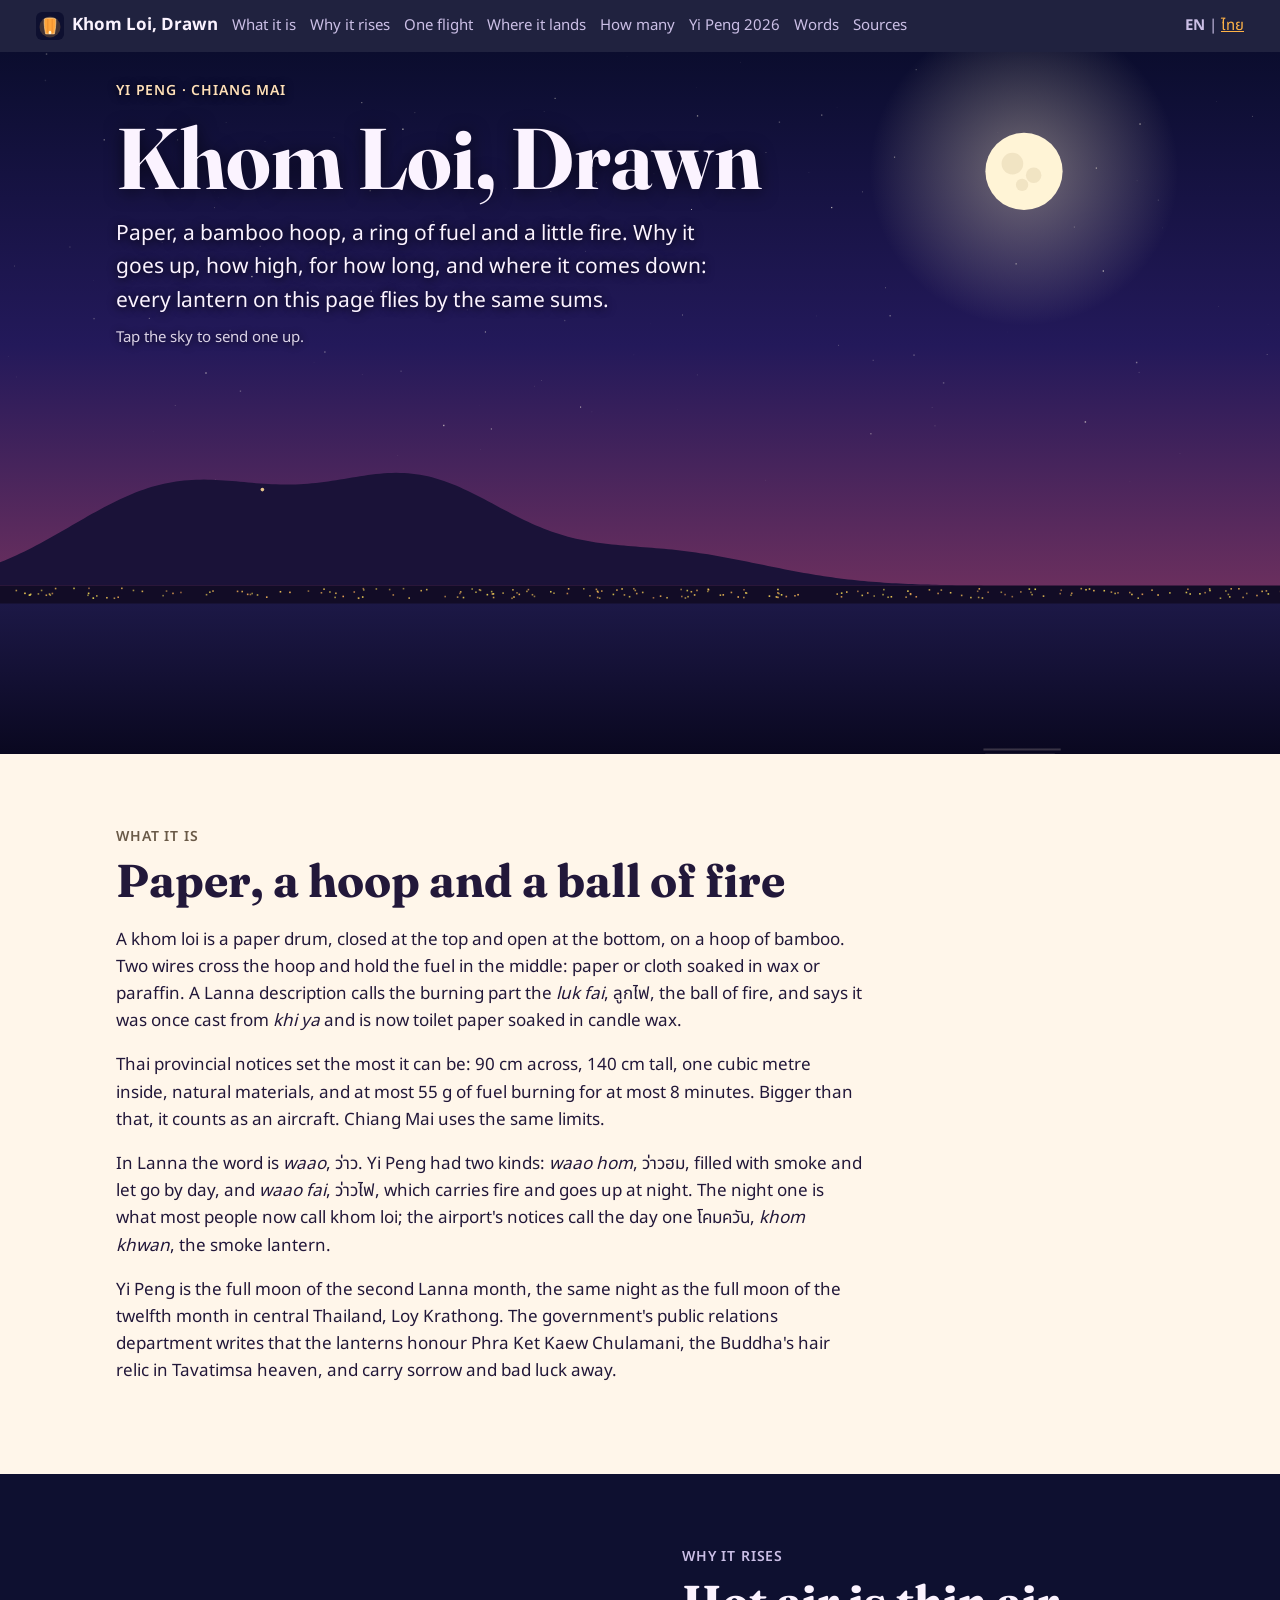
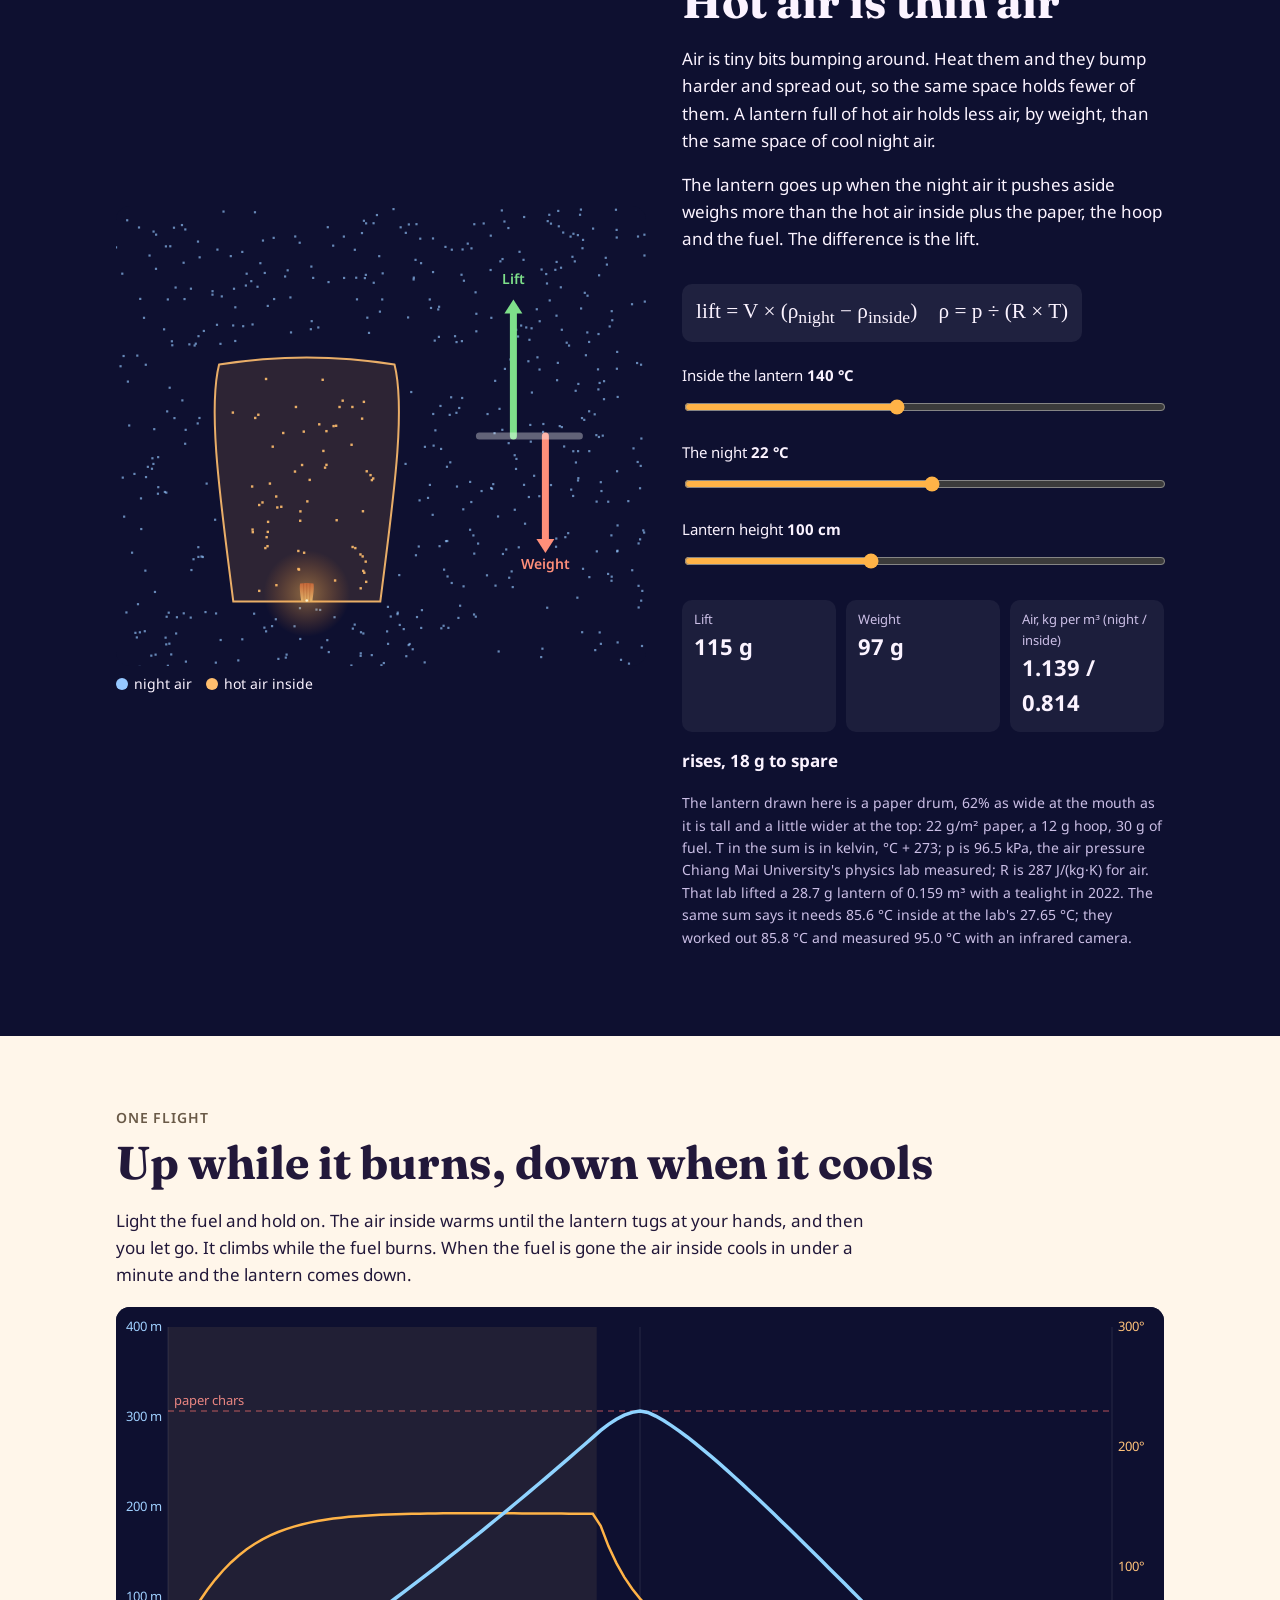
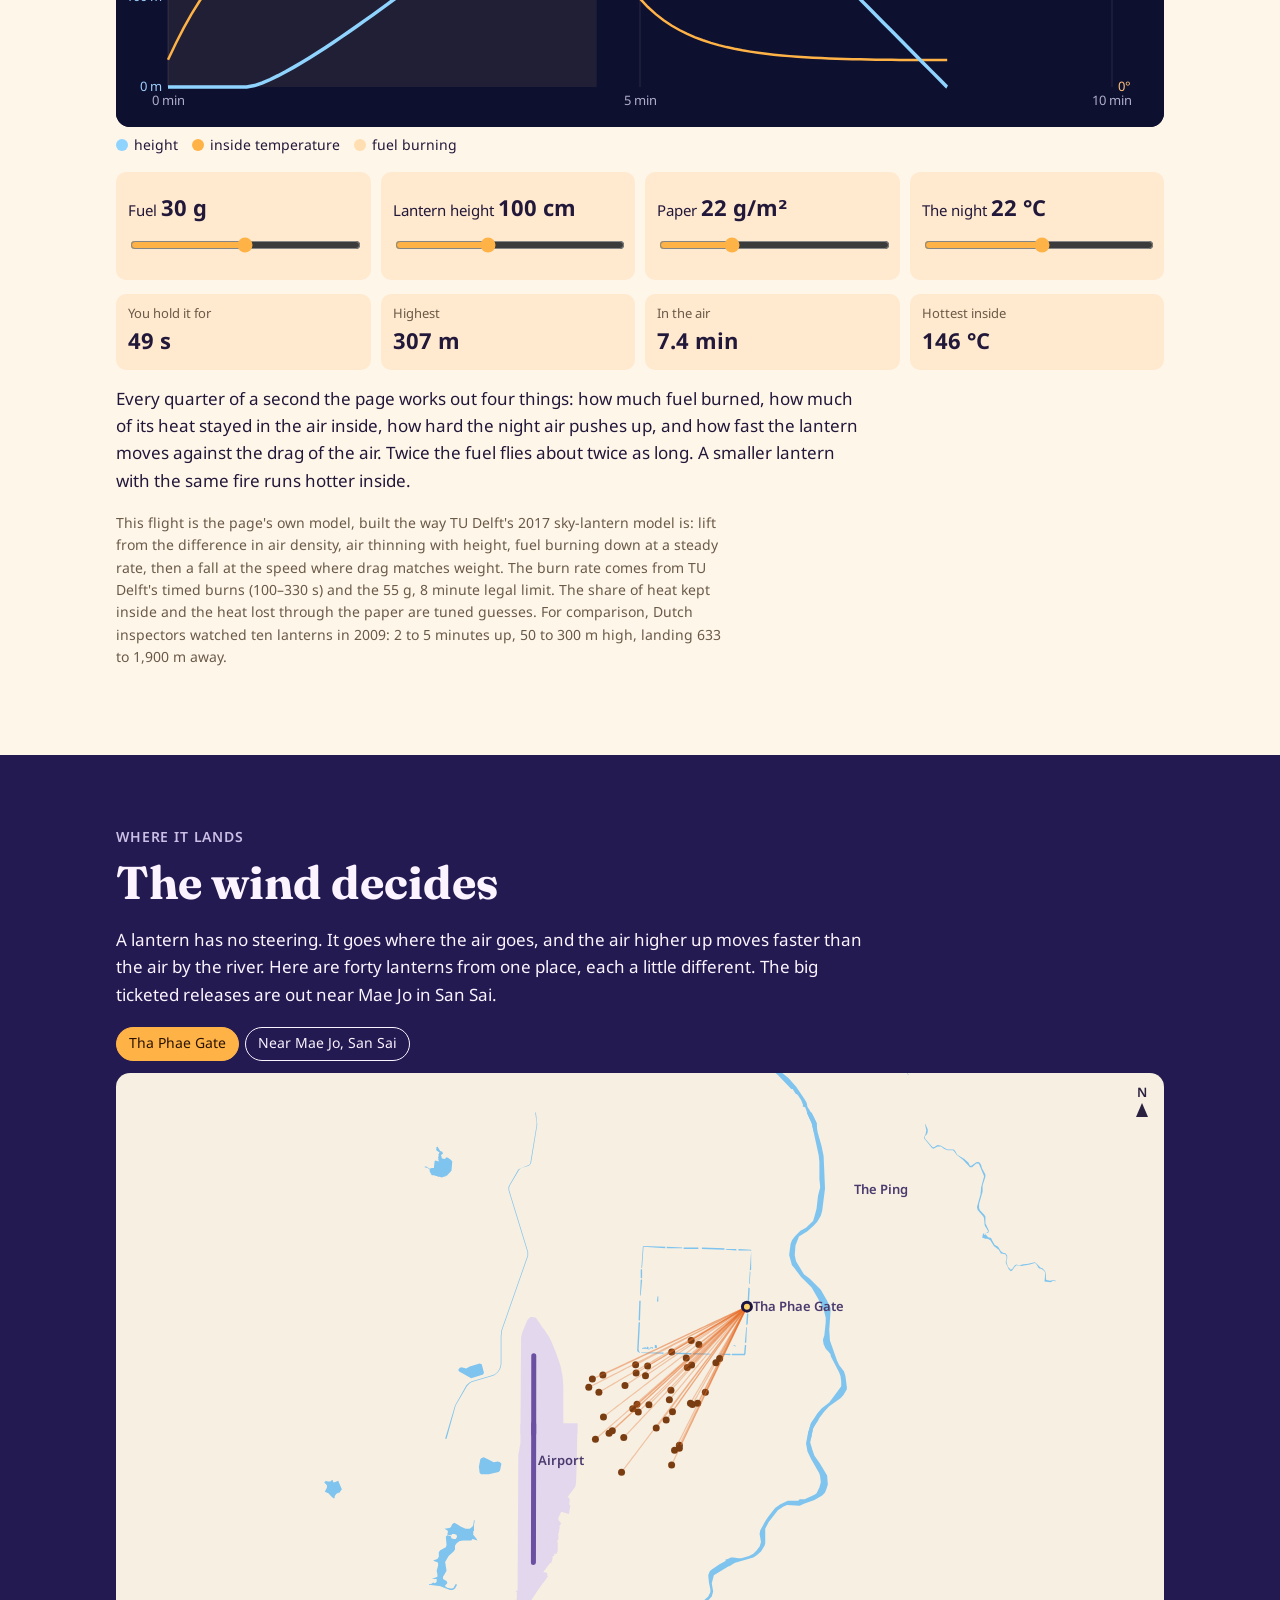
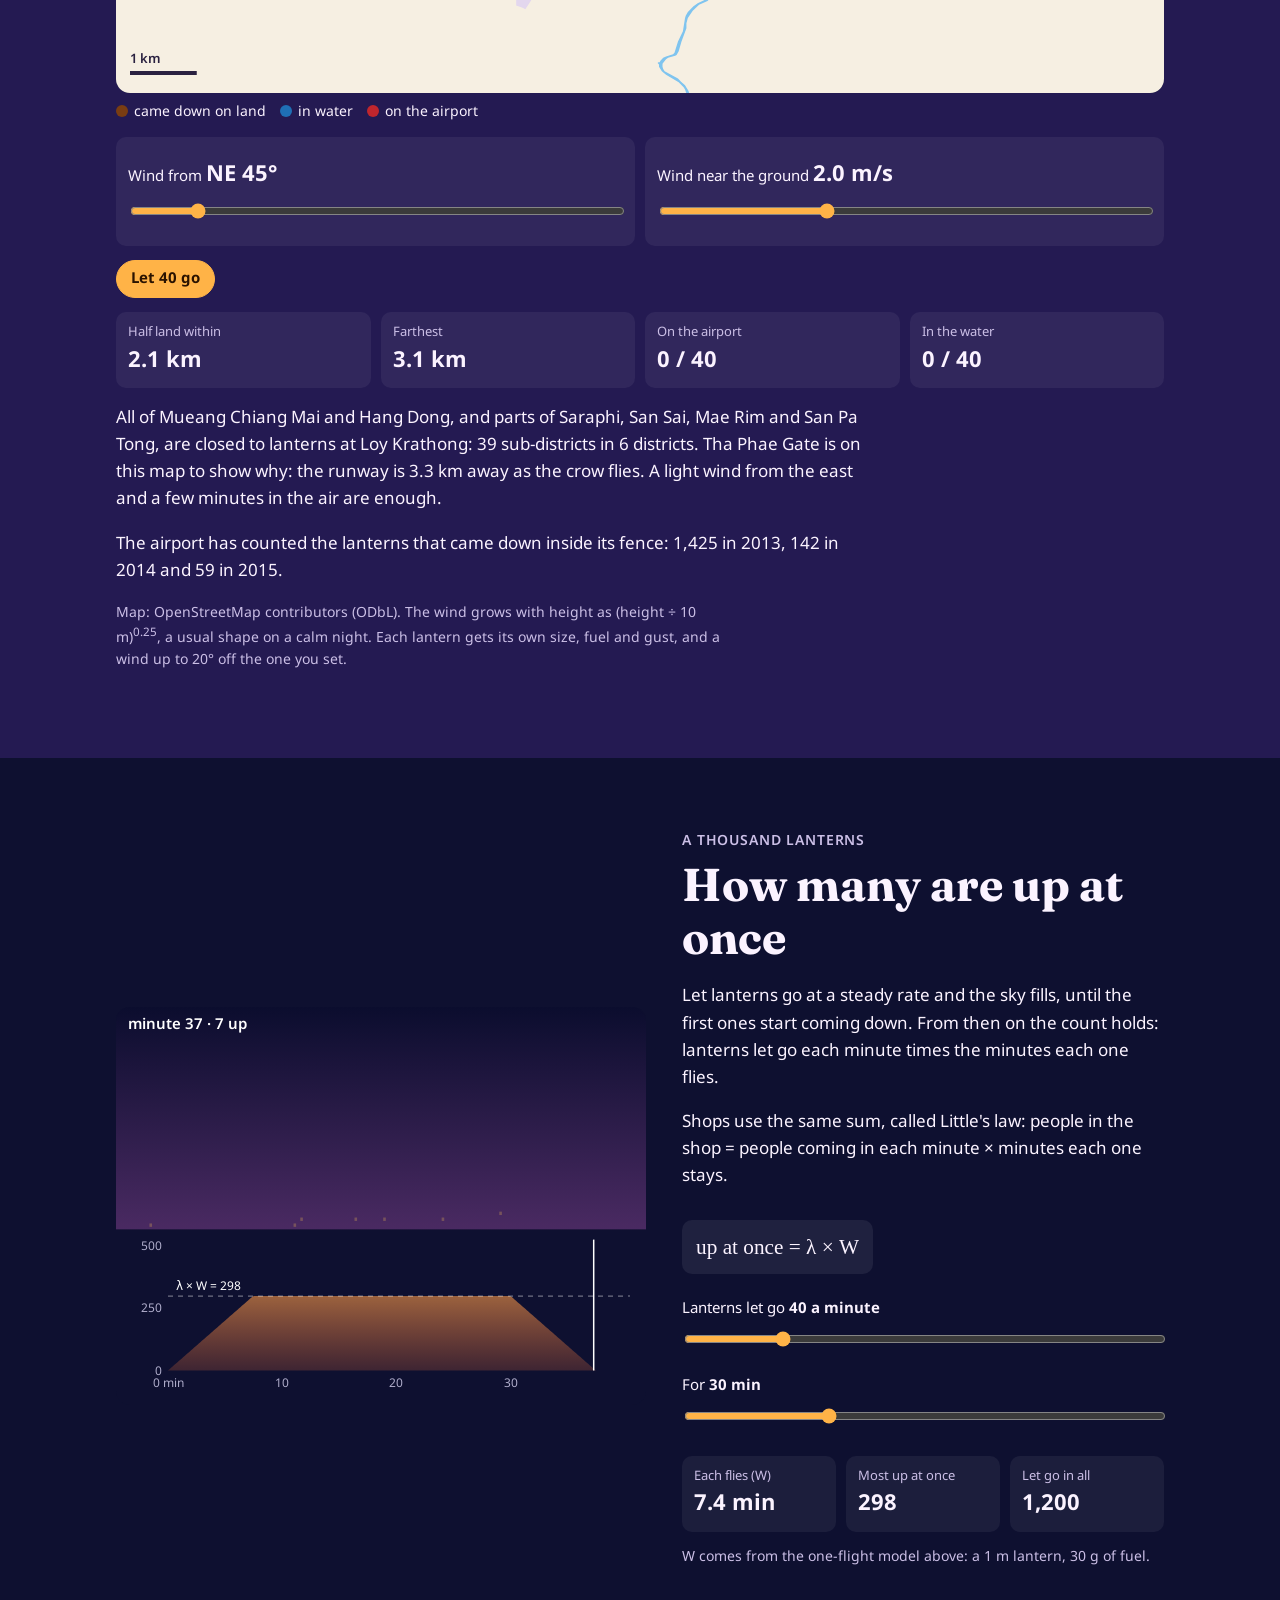
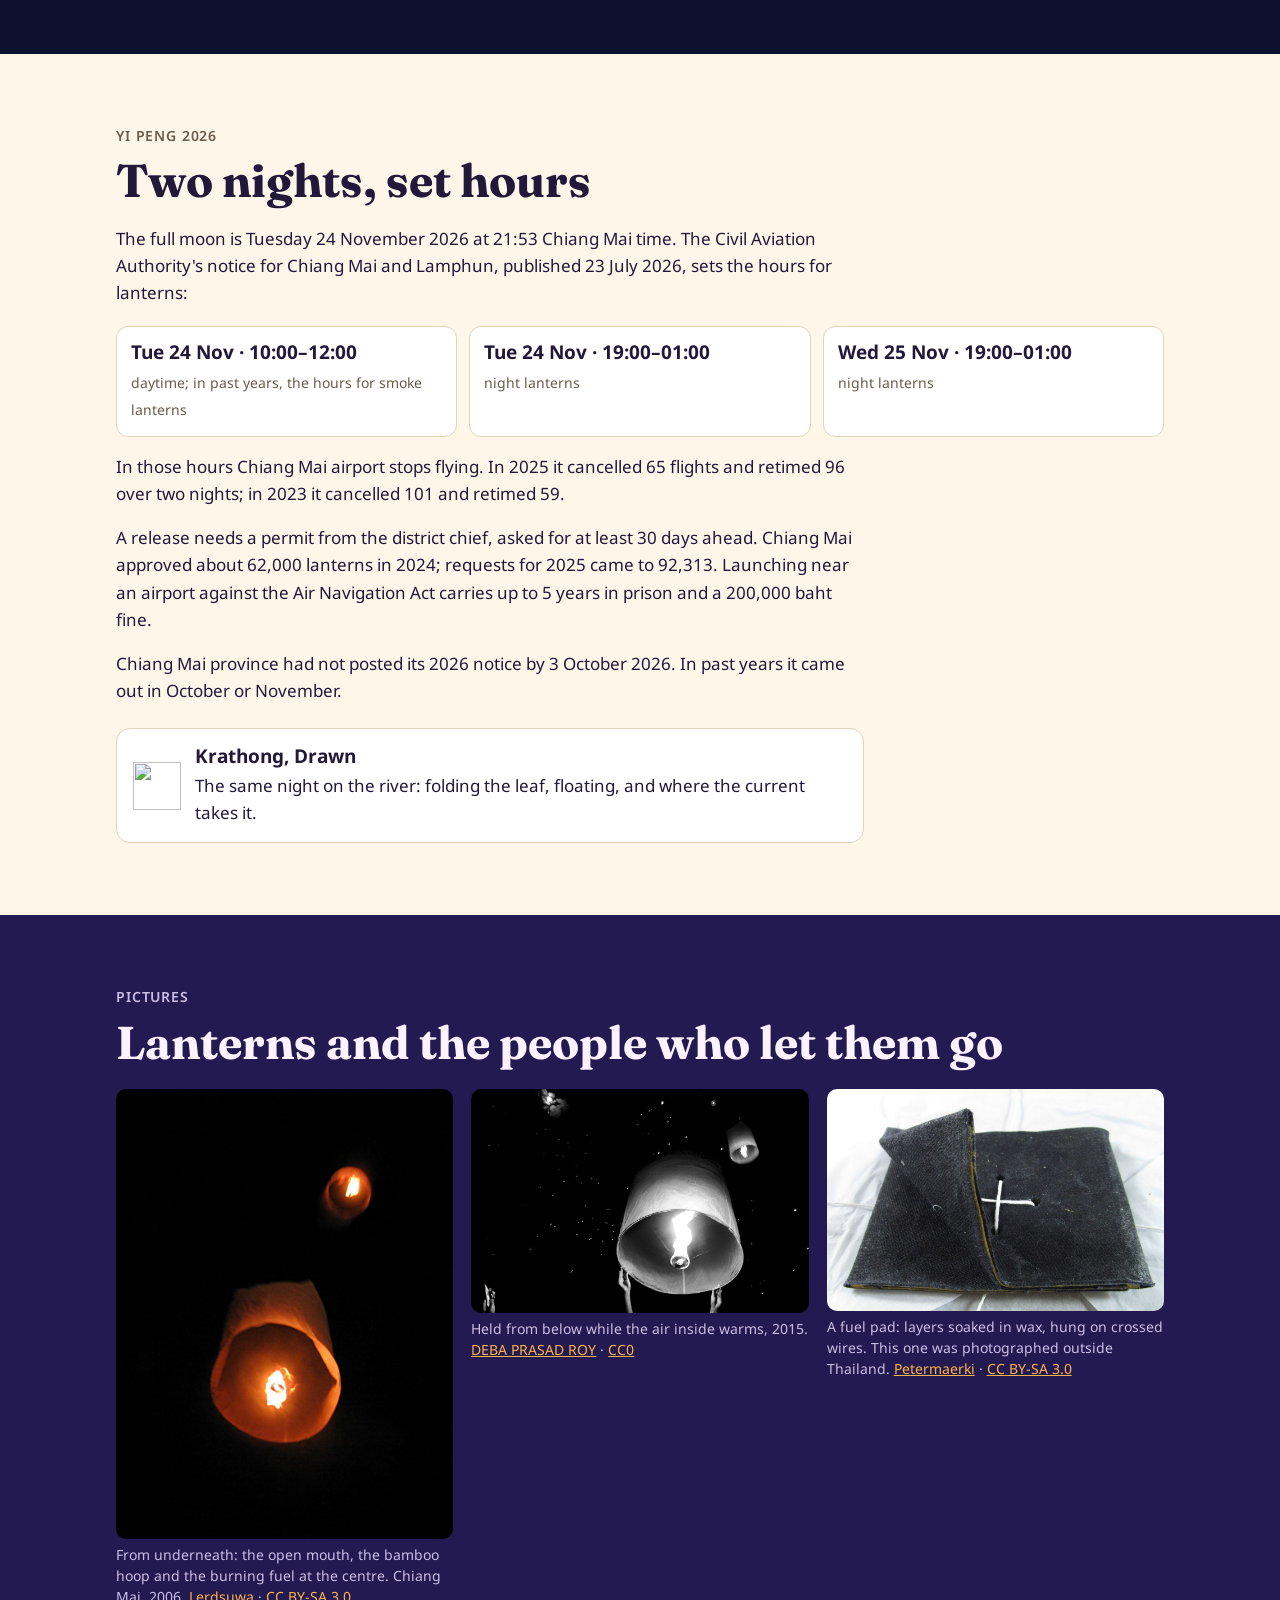
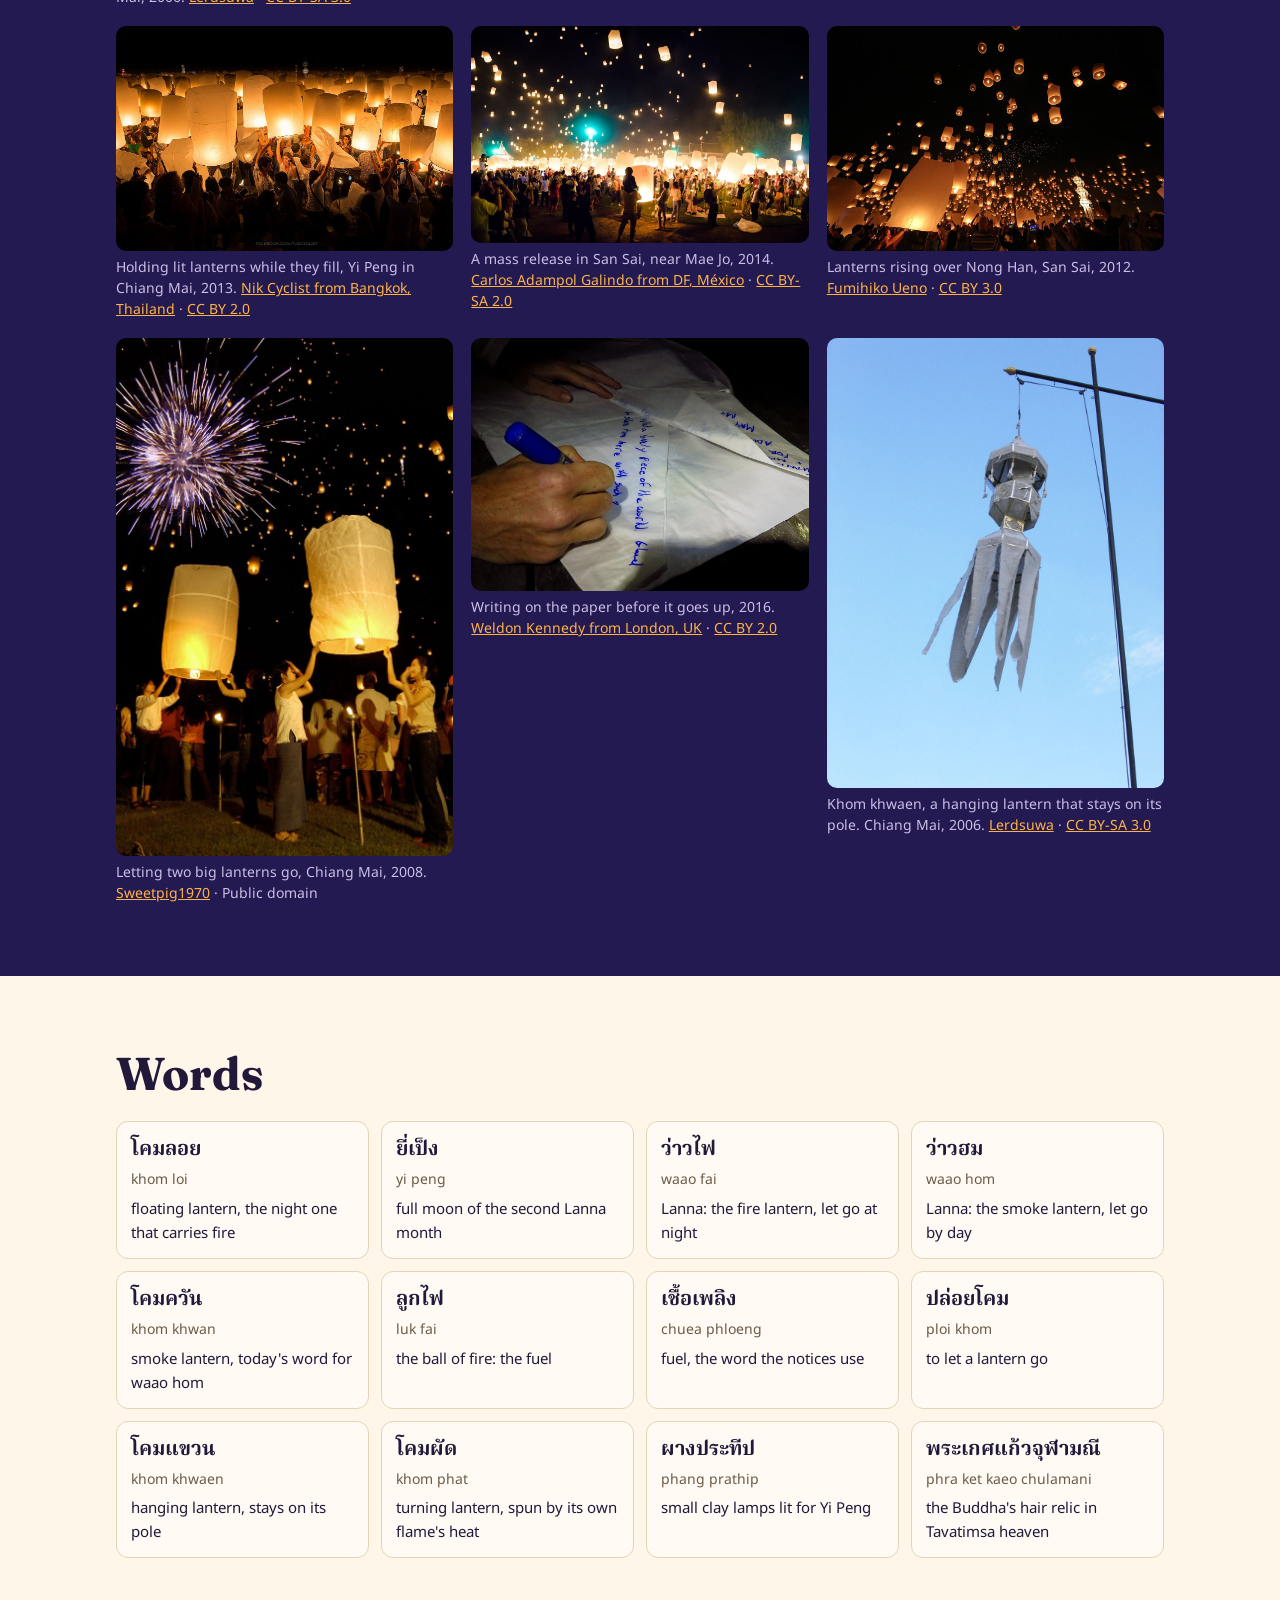
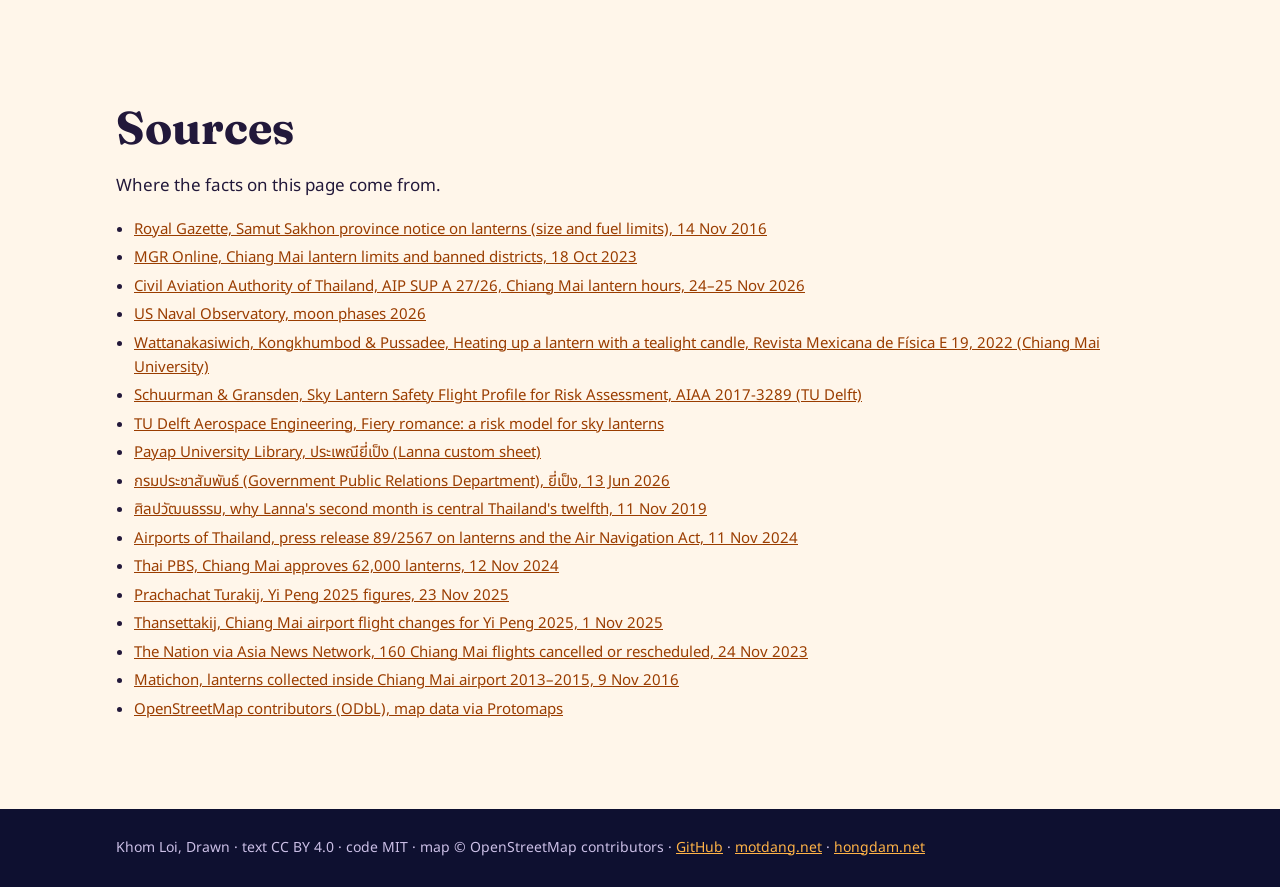
==== docs/index.html @ 3a107de6 "Khom Loi, Drawn" ====
<!doctype html><html lang="en" translate="no" class="notranslate"><head>
<meta charset="utf-8"><meta name="viewport" content="width=device-width,initial-scale=1">
<meta name="google" content="notranslate">
<script>if(/[.]translate[.]goog$/.test(location.hostname))location.replace("https://"+location.hostname.slice(0,-15).replace(/--/g,"~").replace(/-/g,".").replace(/~/g,"-")+location.pathname+location.search.replace(/([?&])_x_tr_[^&]*/g,"$1").replace(/[?&]+$/,"").replace(/[?]&+/,"?")+location.hash)</script>
<title>Khom Loi, Drawn · โคมลอย วาดด้วยคณิต</title>
<meta name="description" content="Why a Yi Peng sky lantern rises, how high and how long it flies, and where the wind brings it down over Chiang Mai, drawn with the physics of hot air.">
<meta name="theme-color" content="#0e1030">
<link rel="canonical" href="https://motdang.net/sites/khom-loi/">
<link rel="alternate" hreflang="en" href="https://motdang.net/sites/khom-loi/"><link rel="alternate" hreflang="th" href="https://motdang.net/sites/khom-loi/th/"><link rel="alternate" hreflang="x-default" href="https://motdang.net/sites/khom-loi/">
<meta property="og:type" content="website"><meta property="og:site_name" content="Khom Loi, Drawn · โคมลอย วาดด้วยคณิต">
<meta property="og:title" content="Khom Loi, Drawn"><meta property="og:description" content="Why a Yi Peng sky lantern rises, how high and how long it flies, and where the wind brings it down over Chiang Mai, drawn with the physics of hot air."><meta property="og:url" content="https://motdang.net/sites/khom-loi/">
<meta property="og:image" content="https://motdang.net/sites/khom-loi/card.jpg"><meta property="og:image:secure_url" content="https://motdang.net/sites/khom-loi/card.jpg"><meta property="og:image:type" content="image/jpeg">
<meta property="og:image:width" content="1200"><meta property="og:image:height" content="630">
<meta property="og:image:alt" content="Paper lanterns rising over the Ping River under a full moon, drawn with math">
<meta property="og:locale" content="en_US"><meta property="og:locale:alternate" content="th_TH">
<meta name="twitter:card" content="summary_large_image"><meta name="twitter:image" content="https://motdang.net/sites/khom-loi/card.jpg">
<link rel="icon" href="icon.svg" type="image/svg+xml">
<link rel="alternate" type="text/plain" href="https://motdang.net/sites/khom-loi/llms.txt" title="llms.txt">
<link rel="preconnect" href="https://fonts.googleapis.com"><link rel="preconnect" href="https://fonts.gstatic.com" crossorigin>
<link href="https://fonts.googleapis.com/css2?family=Fraunces:opsz,wght@9..144,600;9..144,700&family=Noto+Sans+Thai:wght@400;600;700&family=Noto+Serif+Thai:wght@600;700&display=swap" rel="stylesheet">
<script>if(/[?&]card/.test(location.search))document.documentElement.classList.add("card")</script>
<style>:root{--cave:#0e1030;--rock:#241a52;--rock2:#2f2266;--ink:#fbf3ff;--dim:#cbbfe6;--lamp:#ffb347;--water:#7cc8ff;--deep:#7a1f17;--line:#9be38c;--paper:#fff6ea;--pink:#ff8f7a;--pinkd:#c4402a;--text:#22183a;--mute:#6a5a48;--rule:#e2d4b8}
*{box-sizing:border-box}
html{scroll-behavior:smooth;-webkit-text-size-adjust:100%}
body{margin:0;background:var(--paper);color:var(--text);font:17px/1.6 "Noto Sans Thai",system-ui,-apple-system,"Segoe UI",sans-serif}
html[lang=th] body{font-size:18px;line-height:1.75}
a{color:#9a3d00}
.sr{position:absolute;width:1px;height:1px;overflow:hidden;clip:rect(0 0 0 0)}
h1,h2,h3{font-family:Fraunces,"Noto Serif Thai",Georgia,serif;font-weight:700;line-height:1.15;margin:0 0 .4em}
html[lang=th] h1,html[lang=th] h2,html[lang=th] h3{font-family:"Noto Serif Thai",Fraunces,serif;line-height:1.35}
h2{font-size:clamp(28px,4.6vw,46px)}
h3{font-size:22px}
.in{max-width:1080px;margin:0 auto;padding:0 16px}
.kick{font-size:14px;letter-spacing:.06em;text-transform:uppercase;color:var(--mute);margin:0 0 .5em;font-weight:600}
html[lang=th] .kick{text-transform:none;letter-spacing:0}
.intro{font-size:19px;max-width:44em}
.sec{padding:72px 0}
.sec p{max-width:44em}
.dark{background:var(--cave);color:var(--ink)}
.dark a{color:var(--lamp)}
.dark .kick{color:var(--dim)}
.rock{background:var(--rock);color:var(--ink)}
.rock a{color:var(--lamp)}
.rock .kick{color:var(--dim)}
canvas{display:block;width:100%;touch-action:pan-y}
.cv{border-radius:14px;background:#0e1030}
.note{font-size:14px;color:var(--mute);margin-top:.6em}
.dark .note,.rock .note{color:var(--dim)}
/* top bar */
header.top{position:sticky;top:0;z-index:20;background:rgba(14,16,48,.92);backdrop-filter:blur(8px);-webkit-backdrop-filter:blur(8px);color:var(--ink);transition:transform .25s}
header.top .in{display:flex;align-items:center;gap:14px;min-height:52px;max-width:1240px}
.brand{display:flex;align-items:center;gap:8px;color:var(--ink);text-decoration:none;font-weight:700;white-space:nowrap}
.brand svg{width:28px;height:28px}
header.top nav{display:flex;gap:14px;overflow-x:auto;scrollbar-width:none;flex:1;font-size:15px}
header.top nav::-webkit-scrollbar{display:none}
header.top nav a{color:var(--dim);text-decoration:none;white-space:nowrap;padding:6px 0}
header.top nav a:hover{color:var(--lamp)}
.lang{white-space:nowrap;font-size:15px;color:var(--dim)}
.lang a{color:var(--lamp)}
body.nav-away header.top{transform:translateY(-100%)}
@media (max-width:720px){.brand span{display:none}}
/* hero */
.hero{position:relative;background:var(--cave);color:var(--ink);overflow:hidden}
.hero canvas{height:min(78vh,720px);min-height:460px}
.hero-t{position:absolute;left:0;right:0;top:0;padding:28px 16px 0;max-width:1080px;margin:0 auto;pointer-events:none}
.hero-t h1{font-size:clamp(38px,7.4vw,86px);margin:0;text-shadow:0 2px 18px rgba(0,0,0,.6)}
.hero-t .kick{color:#ffe0b8;text-shadow:0 1px 8px #000}
.hero-t .lede{font-size:clamp(17px,2.2vw,21px);max-width:30em;text-shadow:0 1px 10px #000;margin:.4em 0 0}
.tbar{display:flex;flex-wrap:wrap;align-items:center;gap:10px 14px;padding:12px 16px 18px;max-width:1080px;margin:0 auto}
.tbar input[type=range]{flex:1 1 280px;accent-color:var(--lamp);min-height:32px}
.tdate{font-weight:700;min-width:9em;font-variant-numeric:tabular-nums}
.tev{flex:1 1 100%;margin:0;min-height:3.4em;color:#e9e3d4;font-size:17px;max-width:46em}
.pill{font:inherit;font-size:15px;border:1.5px solid currentColor;background:transparent;color:inherit;border-radius:999px;padding:6px 14px;cursor:pointer;min-height:36px}
.pill.hot{background:var(--lamp);color:#2a1300;border-color:var(--lamp);font-weight:700}
.pill[aria-pressed=true]{background:var(--ink);color:var(--cave)}
.btns{display:flex;flex-wrap:wrap;gap:8px;margin:12px 0}
html.card header.top,html.card .tbar,html.card main>section:not(.hero),html.card footer{display:none}
html.card .hero canvas{height:100vh;min-height:0}
html.card .hero-t{padding-top:46px;padding-left:56px;max-width:none}
html.card .hero-t h1{font-size:96px}
.ph{display:grid;grid-template-columns:repeat(auto-fit,minmax(300px,1fr));gap:18px;margin-top:20px}
.ph figure{margin:0}
.ph img{width:100%;height:auto;border-radius:10px;display:block;background:#ddd}
.ph figcaption{font-size:14px;color:var(--mute);margin-top:6px;line-height:1.5}
.dark .ph figcaption,.rock .ph figcaption{color:var(--dim)}
.src{font-size:15px;padding-left:1.2em}
.src li{margin:.3em 0}
footer.bot{background:var(--cave);color:var(--dim);padding:28px 0;font-size:14px}
footer.bot a{color:var(--lamp)}
.math{font-family:"STIX Two Math","Cambria Math",Georgia,serif;font-size:1.15em;background:rgba(255,179,71,.14);border-radius:6px;padding:1px 7px;white-space:nowrap}
.dark .math,.rock .math{background:rgba(255,179,71,.16);color:#ffd9a8}
.seg{display:flex;flex-wrap:wrap;gap:6px;margin:12px 0}
.seg .pill{font-size:14px;padding:5px 12px;min-height:34px}
.seg .pill[aria-pressed=true]{background:var(--lamp);color:#2a1300;border-color:var(--lamp)}
.fz{margin-top:8px}
.fz b{font-size:19px;color:var(--lamp)}
.fz p{margin:.2em 0 0}
.steps{display:flex;flex-wrap:wrap;gap:6px;margin:12px 0}
.steps .pill{min-width:40px}
.steptext{min-height:4.8em;margin:.4em 0 0}
.glos{display:grid;grid-template-columns:repeat(auto-fill,minmax(250px,1fr));gap:12px;margin-top:20px}
.glos div{background:#fffaf3;border:1px solid var(--rule);border-radius:12px;padding:12px 14px}
.glos b{display:block;font-size:20px;font-family:"Noto Serif Thai",Fraunces,serif}
.glos i{font-style:normal;color:var(--mute);font-size:14px}
.glos p{margin:.3em 0 0;font-size:15px}
#owncv{cursor:crosshair;touch-action:none}
.cv{background:#0e1030}
.hero{background:#0e1030}
.lede-wrap{max-width:46em}
html.card .cardline{display:block}
.cardline{display:none;font-size:22px;color:#ffe0b8;margin-top:16px;text-shadow:0 1px 8px #000}
.cardline span{font-size:18px;color:var(--lamp)}
.two{display:grid;grid-template-columns:1.1fr 1fr;gap:36px;align-items:center}
@media (max-width:860px){.two{grid-template-columns:1fr}}
.readout{display:grid;grid-template-columns:repeat(auto-fit,minmax(140px,1fr));gap:10px;margin:14px 0}
.readout div{background:rgba(255,255,255,.06);border-radius:10px;padding:10px 12px}
.sec:not(.dark):not(.rock) .readout div{background:#ffe9cf}
.readout span{display:block;font-size:13px;color:var(--dim)}
.sec:not(.dark):not(.rock) .readout span{color:var(--mute)}
.readout b{font-size:22px;font-variant-numeric:tabular-nums}
input[type=range]{width:100%;accent-color:var(--lamp);min-height:32px}
label.lab{display:block;font-size:15px;margin-top:10px}
@media (prefers-reduced-motion:reduce){html{scroll-behavior:auto}}
.ph img{max-height:560px;object-fit:contain;background:transparent}
html.card .lede{display:none}
.warn{background:#ffe1dc;color:#7a1408;border-radius:10px;padding:10px 14px;margin:12px 0;font-weight:600}
.dark .warn,.rock .warn{background:rgba(255,120,100,.18);color:#ffd2c8}
.eq{font-family:"STIX Two Math","Cambria Math",Georgia,serif;font-size:1.25em;margin:.6em 0;padding:10px 14px;border-radius:10px;background:rgba(255,255,255,.07);display:inline-block}
.sec:not(.dark):not(.rock) .eq{background:#fff;border:1px solid var(--rule)}
.dates{display:grid;grid-template-columns:repeat(auto-fit,minmax(240px,1fr));gap:12px;margin:18px 0}
.dates div{background:#fff;border:1px solid var(--rule);border-radius:12px;padding:12px 14px}
.dark .dates div,.rock .dates div{background:rgba(255,255,255,.06);border-color:rgba(255,255,255,.12)}
.dates b{display:block;font-size:19px}
.dates span{font-size:14px;color:var(--mute)}
.dark .dates span,.rock .dates span{color:var(--dim)}
.legend{display:flex;flex-wrap:wrap;gap:14px;font-size:14px;margin:8px 0}
.legend i{display:inline-block;width:12px;height:12px;border-radius:50%;margin-right:6px;vertical-align:-1px}
.roman{color:var(--mute);font-style:normal;font-size:.9em}
.dark .roman,.rock .roman{color:var(--dim)}
.sib{display:flex;gap:14px;align-items:center;background:#fff;border:1px solid var(--rule);border-radius:14px;padding:14px 16px;margin-top:22px;text-decoration:none;color:inherit;max-width:44em}
.sib b{display:block;font-size:19px}
.sib:hover{border-color:var(--lamp)}
.hero-t .hint{font-size:15px;opacity:.85;margin-top:.6em;text-shadow:0 1px 8px #000}
html.card .hint{display:none}
</style>
</head><body>
<header class="top"><div class="in"><a class="brand" href="#top"><img src="icon.svg" width="28" height="28" alt=""><span>Khom Loi, Drawn</span></a>
<nav aria-label="Sections"><a href="#what">What it is</a><a href="#lift">Why it rises</a><a href="#flight">One flight</a><a href="#drift">Where it lands</a><a href="#sky">How many</a><a href="#yipeng">Yi Peng 2026</a><a href="#words">Words</a><a href="#sources">Sources</a></nav>
<span class="lang"><b>EN</b> | <a href="th/" hreflang="th">ไทย</a></span></div></header>
<main><section id="top" class="hero"><canvas id="scene" role="img" aria-label="A night sky over Chiang Mai with paper lanterns rising, each one flying by the page&#x27;s physics"></canvas>
<div class="hero-t"><p class="kick">Yi Peng · Chiang Mai</p><h1>Khom Loi, Drawn</h1><p class="lede">Paper, a bamboo hoop, a ring of fuel and a little fire. Why it goes up, how high, for how long, and where it comes down: every lantern on this page flies by the same sums.</p><p class="hint">Tap the sky to send one up.</p><p class="cardline">Why it rises, how high it flies, where it lands<br><span>motdang.net/sites/khom-loi</span></p></div></section>
<section id="what" class="sec"><div class="in"><p class="kick">What it is</p><h2>Paper, a hoop and a ball of fire</h2><p>A khom loi is a paper drum, closed at the top and open at the bottom, on a hoop of bamboo. Two wires cross the hoop and hold the fuel in the middle: paper or cloth soaked in wax or paraffin. A Lanna description calls the burning part the <i>luk fai</i>, ลูกไฟ, the ball of fire, and says it was once cast from <i>khi ya</i> and is now toilet paper soaked in candle wax.</p><p>Thai provincial notices set the most it can be: 90 cm across, 140 cm tall, one cubic metre inside, natural materials, and at most 55 g of fuel burning for at most 8 minutes. Bigger than that, it counts as an aircraft. Chiang Mai uses the same limits.</p><p>In Lanna the word is <i>waao</i>, ว่าว. Yi Peng had two kinds: <i>waao hom</i>, ว่าวฮม, filled with smoke and let go by day, and <i>waao fai</i>, ว่าวไฟ, which carries fire and goes up at night. The night one is what most people now call khom loi; the airport's notices call the day one โคมควัน, <i>khom khwan</i>, the smoke lantern.</p><p>Yi Peng is the full moon of the second Lanna month, the same night as the full moon of the twelfth month in central Thailand, Loy Krathong. The government's public relations department writes that the lanterns honour Phra Ket Kaew Chulamani, the Buddha's hair relic in Tavatimsa heaven, and carry sorrow and bad luck away.</p></div></section>
<section id="lift" class="sec dark"><div class="in two"><div><canvas id="liftcv" class="cv" role="img" aria-label="Hot air is thin air"></canvas>
<p class="legend"><span><i style="background:#96c8ff"></i>night air</span><span><i style="background:#ffbe6e"></i>hot air inside</span></p></div>
<div><p class="kick">Why it rises</p><h2>Hot air is thin air</h2><p>Air is tiny bits bumping around. Heat them and they bump harder and spread out, so the same space holds fewer of them. A lantern full of hot air holds less air, by weight, than the same space of cool night air.</p><p>The lantern goes up when the night air it pushes aside weighs more than the hot air inside plus the paper, the hoop and the fuel. The difference is the lift.</p>
<p class="eq">lift = V × (ρ<sub>night</sub> − ρ<sub>inside</sub>) &nbsp;&nbsp; ρ = p ÷ (R × T)</p>
<label class="lab" for="ti">Inside the lantern <b id="tio"></b></label><input id="ti" type="range" min="30" max="280" step="1" value="140"><label class="lab" for="ta">The night <b id="tao"></b></label><input id="ta" type="range" min="5" max="38" step="1" value="22"><label class="lab" for="lh">Lantern height <b id="lho"></b></label><input id="lh" type="range" min="50" max="180" step="1" value="100">
<div class="readout"><div><span>Lift</span><b id="rlift">–</b></div><div><span>Weight</span><b id="rweight">–</b></div><div><span>Air, kg per m³ (night / inside)</span><b id="rrho">–</b></div></div>
<p><b id="rnet"></b></p><p id="hotwarn" class="warn" hidden>Hotter than about 230 °C, paper starts to char. In TU Delft&#x27;s tests one lantern&#x27;s top caught fire 105 seconds after lighting, with its fuel still burning.</p>
<p class="note">The lantern drawn here is a paper drum, 62% as wide at the mouth as it is tall and a little wider at the top: 22 g/m² paper, a 12 g hoop, 30 g of fuel. T in the sum is in kelvin, °C + 273; p is 96.5 kPa, the air pressure Chiang Mai University's physics lab measured; R is 287 J/(kg·K) for air. That lab lifted a 28.7 g lantern of 0.159 m³ with a tealight in 2022. The same sum says it needs 85.6 °C inside at the lab's 27.65 °C; they worked out 85.8 °C and measured 95.0 °C with an infrared camera.</p></div></div></section>
<section id="flight" class="sec"><div class="in"><p class="kick">One flight</p><h2>Up while it burns, down when it cools</h2><p>Light the fuel and hold on. The air inside warms until the lantern tugs at your hands, and then you let go. It climbs while the fuel burns. When the fuel is gone the air inside cools in under a minute and the lantern comes down.</p>
<canvas id="flightcv" class="cv" role="img" aria-label="Up while it burns, down when it cools"></canvas>
<p class="legend"><span><i style="background:#8fd3ff"></i>height</span><span><i style="background:#ffb347"></i>inside temperature</span><span><i style="background:rgba(255,200,120,.5)"></i>fuel burning</span></p>
<div class="readout" style="grid-template-columns:repeat(auto-fit,minmax(200px,1fr))"><div><label class="lab" for="ff">Fuel <b id="ffo"></b></label><input id="ff" type="range" min="5" max="55" step="1" value="30"></div><div><label class="lab" for="fh">Lantern height <b id="fho"></b></label><input id="fh" type="range" min="60" max="160" step="1" value="100"></div><div><label class="lab" for="fg">Paper <b id="fgo"></b></label><input id="fg" type="range" min="12" max="45" step="1" value="22"></div><div><label class="lab" for="fta">The night <b id="ftao"></b></label><input id="fta" type="range" min="5" max="38" step="1" value="22"></div></div>
<div class="readout"><div><span>You hold it for</span><b id="fhold">–</b></div><div><span>Highest</span><b id="ftop">–</b></div><div><span>In the air</span><b id="faloft">–</b></div><div><span>Hottest inside</span><b id="fhot">–</b></div></div>
<p>Every quarter of a second the page works out four things: how much fuel burned, how much of its heat stayed in the air inside, how hard the night air pushes up, and how fast the lantern moves against the drag of the air. Twice the fuel flies about twice as long. A smaller lantern with the same fire runs hotter inside.</p><p class="note">This flight is the page's own model, built the way TU Delft's 2017 sky-lantern model is: lift from the difference in air density, air thinning with height, fuel burning down at a steady rate, then a fall at the speed where drag matches weight. The burn rate comes from TU Delft's timed burns (100–330 s) and the 55 g, 8 minute legal limit. The share of heat kept inside and the heat lost through the paper are tuned guesses. For comparison, Dutch inspectors watched ten lanterns in 2009: 2 to 5 minutes up, 50 to 300 m high, landing 633 to 1,900 m away.</p></div></section>
<section id="drift" class="sec rock"><div class="in"><p class="kick">Where it lands</p><h2>The wind decides</h2><p>A lantern has no steering. It goes where the air goes, and the air higher up moves faster than the air by the river. Here are forty lanterns from one place, each a little different. The big ticketed releases are out near Mae Jo in San Sai.</p>
<div class="seg" role="group" aria-label="Let go from"><button class="pill" type="button" data-site="0" aria-pressed="true">Tha Phae Gate</button><button class="pill" type="button" data-site="1" aria-pressed="false">Near Mae Jo, San Sai</button></div>
<canvas id="driftcv" class="cv" data-map="map.json" role="img" aria-label="The wind decides"></canvas>
<p class="legend"><span><i style="background:#7a3d12"></i>came down on land</span><span><i style="background:#1f6fb5"></i>in water</span><span><i style="background:#c0262d"></i>on the airport</span></p>
<div class="readout" style="grid-template-columns:repeat(auto-fit,minmax(220px,1fr))"><div><label class="lab" for="wd">Wind from <b id="wdo"></b></label><input id="wd" type="range" min="0" max="359" step="1" value="45"></div><div><label class="lab" for="ws">Wind near the ground <b id="wso"></b></label><input id="ws" type="range" min="0" max="60" step="1" value="20"></div></div>
<div class="btns"><button id="dgo" class="pill hot" type="button">Let 40 go</button></div>
<div class="readout"><div><span>Half land within</span><b id="dmed">–</b></div><div><span>Farthest</span><b id="dfar">–</b></div><div><span>On the airport</span><b id="dair">–</b></div><div><span>In the water</span><b id="dwat">–</b></div></div>
<p>All of Mueang Chiang Mai and Hang Dong, and parts of Saraphi, San Sai, Mae Rim and San Pa Tong, are closed to lanterns at Loy Krathong: 39 sub-districts in 6 districts. Tha Phae Gate is on this map to show why: the runway is 3.3 km away as the crow flies. A light wind from the east and a few minutes in the air are enough.</p><p>The airport has counted the lanterns that came down inside its fence: 1,425 in 2013, 142 in 2014 and 59 in 2015.</p><p class="note">Map: OpenStreetMap contributors (ODbL). The wind grows with height as (height ÷ 10 m)<sup>0.25</sup>, a usual shape on a calm night. Each lantern gets its own size, fuel and gust, and a wind up to 20° off the one you set.</p></div></section>
<section id="sky" class="sec dark"><div class="in two"><div><canvas id="skycv" class="cv" role="img" aria-label="How many are up at once"></canvas></div>
<div><p class="kick">A thousand lanterns</p><h2>How many are up at once</h2><p>Let lanterns go at a steady rate and the sky fills, until the first ones start coming down. From then on the count holds: lanterns let go each minute times the minutes each one flies.</p><p>Shops use the same sum, called Little's law: people in the shop = people coming in each minute × minutes each one stays.</p>
<p class="eq">up at once = λ × W</p>
<label class="lab" for="lam">Lanterns let go <b id="lamo"></b></label><input id="lam" type="range" min="1" max="200" step="1" value="40"><label class="lab" for="lmin">For <b id="lmino"></b></label><input id="lmin" type="range" min="5" max="90" step="1" value="30">
<div class="readout"><div><span>Each flies (W)</span><b id="lw">–</b></div><div><span>Most up at once</span><b id="lpeak">–</b></div><div><span>Let go in all</span><b id="ltotal">–</b></div></div>
<p class="note">W comes from the one-flight model above: a 1 m lantern, 30 g of fuel.</p></div></div></section>
<section id="yipeng" class="sec"><div class="in"><p class="kick">Yi Peng 2026</p><h2>Two nights, set hours</h2><p>The full moon is Tuesday 24 November 2026 at 21:53 Chiang Mai time. The Civil Aviation Authority's notice for Chiang Mai and Lamphun, published 23 July 2026, sets the hours for lanterns:</p>
<div class="dates"><div><b>Tue 24 Nov · 10:00–12:00</b><span>daytime; in past years, the hours for smoke lanterns</span></div><div><b>Tue 24 Nov · 19:00–01:00</b><span>night lanterns</span></div><div><b>Wed 25 Nov · 19:00–01:00</b><span>night lanterns</span></div></div><p>In those hours Chiang Mai airport stops flying. In 2025 it cancelled 65 flights and retimed 96 over two nights; in 2023 it cancelled 101 and retimed 59.</p><p>A release needs a permit from the district chief, asked for at least 30 days ahead. Chiang Mai approved about 62,000 lanterns in 2024; requests for 2025 came to 92,313. Launching near an airport against the Air Navigation Act carries up to 5 years in prison and a 200,000 baht fine.</p><p>Chiang Mai province had not posted its 2026 notice by 3 October 2026. In past years it came out in October or November.</p>
<a class="sib" href="https://motdang.net/sites/krathong/"><img src="https://motdang.net/sites/krathong/icon.svg" width="48" height="48" alt=""><span><b>Krathong, Drawn</b> The same night on the river: folding the leaf, floating, and where the current takes it.</span></a></div></section>
<section id="pictures" class="sec rock"><div class="in"><p class="kick">Pictures</p><h2>Lanterns and the people who let them go</h2><div class="ph"><figure><img loading="lazy" src="img/01-from-underneath.jpg" width="900" height="1200" alt="From underneath: the open mouth, the bamboo hoop and the burning fuel at the centre. Chiang Mai, 2006."><figcaption>From underneath: the open mouth, the bamboo hoop and the burning fuel at the centre. Chiang Mai, 2006. <a href="https://commons.wikimedia.org/wiki/File:Khom_Loi.jpg">Lerdsuwa</a> · <a href="https://creativecommons.org/licenses/by-sa/3.0/">CC BY-SA 3.0</a></figcaption></figure><figure><img loading="lazy" src="img/02-held-before-release.jpg" width="1200" height="795" alt="Held from below while the air inside warms, 2015."><figcaption>Held from below while the air inside warms, 2015. <a href="https://commons.wikimedia.org/wiki/File:YI_PENG_LANTERN_FESTIVAL_THAILAND.jpg">DEBA PRASAD ROY</a> · <a href="https://creativecommons.org/publicdomain/zero/1.0/">CC0</a></figcaption></figure><figure><img loading="lazy" src="img/03-fuel-pad.jpg" width="1200" height="788" alt="A fuel pad: layers soaked in wax, hung on crossed wires. This one was photographed outside Thailand."><figcaption>A fuel pad: layers soaked in wax, hung on crossed wires. This one was photographed outside Thailand. <a href="https://commons.wikimedia.org/wiki/File:Himmelslaterne_brandsatz.jpg">Petermaerki</a> · <a href="https://creativecommons.org/licenses/by-sa/3.0/">CC BY-SA 3.0</a></figcaption></figure><figure><img loading="lazy" src="img/04-filling.jpg" width="1200" height="801" alt="Holding lit lanterns while they fill, Yi Peng in Chiang Mai, 2013."><figcaption>Holding lit lanterns while they fill, Yi Peng in Chiang Mai, 2013. <a href="https://commons.wikimedia.org/wiki/File:Yi_Peng_lanterns_in_Chiang_Mai_(11067469754).jpg">Nik Cyclist from Bangkok, Thailand</a> · <a href="https://creativecommons.org/licenses/by/2.0/">CC BY 2.0</a></figcaption></figure><figure><img loading="lazy" src="img/05-mass-release-san-sai.jpg" width="1200" height="771" alt="A mass release in San Sai, near Mae Jo, 2014."><figcaption>A mass release in San Sai, near Mae Jo, 2014. <a href="https://commons.wikimedia.org/wiki/File:Tres..._dos..._uno..._(16786897943).jpg">Carlos Adampol Galindo from DF, México</a> · <a href="https://creativecommons.org/licenses/by-sa/2.0/">CC BY-SA 2.0</a></figcaption></figure><figure><img loading="lazy" src="img/06-nong-han.jpg" width="1200" height="800" alt="Lanterns rising over Nong Han, San Sai, 2012."><figcaption>Lanterns rising over Nong Han, San Sai, 2012. <a href="https://commons.wikimedia.org/wiki/File:Nong_Han,_San_Sai_District,_Chiang_Mai,_Thailand_-_panoramio.jpg">Fumihiko Ueno</a> · <a href="https://creativecommons.org/licenses/by/3.0/">CC BY 3.0</a></figcaption></figure><figure><img loading="lazy" src="img/07-two-big-lanterns.jpg" width="682" height="1047" alt="Letting two big lanterns go, Chiang Mai, 2008."><figcaption>Letting two big lanterns go, Chiang Mai, 2008. <a href="https://commons.wikimedia.org/wiki/File:Chiang_Mai,_Yi_Peng_Festival_1.jpg">Sweetpig1970</a> · Public domain</figcaption></figure><figure><img loading="lazy" src="img/08-writing-a-wish.jpg" width="1200" height="900" alt="Writing on the paper before it goes up, 2016."><figcaption>Writing on the paper before it goes up, 2016. <a href="https://commons.wikimedia.org/wiki/File:Thailand_2016_(219_of_422)_(31987951110).jpg">Weldon Kennedy from London, UK</a> · <a href="https://creativecommons.org/licenses/by/2.0/">CC BY 2.0</a></figcaption></figure><figure><img loading="lazy" src="img/09-khom-khwaen.jpg" width="900" height="1200" alt="Khom khwaen, a hanging lantern that stays on its pole. Chiang Mai, 2006."><figcaption>Khom khwaen, a hanging lantern that stays on its pole. Chiang Mai, 2006. <a href="https://commons.wikimedia.org/wiki/File:Khom_Khwaen.jpg">Lerdsuwa</a> · <a href="https://creativecommons.org/licenses/by-sa/3.0/">CC BY-SA 3.0</a></figcaption></figure></div></div></section>
<section id="words" class="sec"><div class="in"><h2>Words</h2><div class="glos"><div><b>โคมลอย</b><i>khom loi</i><p>floating lantern, the night one that carries fire</p></div><div><b>ยี่เป็ง</b><i>yi peng</i><p>full moon of the second Lanna month</p></div><div><b>ว่าวไฟ</b><i>waao fai</i><p>Lanna: the fire lantern, let go at night</p></div><div><b>ว่าวฮม</b><i>waao hom</i><p>Lanna: the smoke lantern, let go by day</p></div><div><b>โคมควัน</b><i>khom khwan</i><p>smoke lantern, today&#x27;s word for waao hom</p></div><div><b>ลูกไฟ</b><i>luk fai</i><p>the ball of fire: the fuel</p></div><div><b>เชื้อเพลิง</b><i>chuea phloeng</i><p>fuel, the word the notices use</p></div><div><b>ปล่อยโคม</b><i>ploi khom</i><p>to let a lantern go</p></div><div><b>โคมแขวน</b><i>khom khwaen</i><p>hanging lantern, stays on its pole</p></div><div><b>โคมผัด</b><i>khom phat</i><p>turning lantern, spun by its own flame&#x27;s heat</p></div><div><b>ผางประทีป</b><i>phang prathip</i><p>small clay lamps lit for Yi Peng</p></div><div><b>พระเกศแก้วจุฬามณี</b><i>phra ket kaeo chulamani</i><p>the Buddha&#x27;s hair relic in Tavatimsa heaven</p></div></div></div></section>
<section id="sources" class="sec"><div class="in"><h2>Sources</h2><p>Where the facts on this page come from.</p><ul class="src"><li><a href="https://ratchakitcha.soc.go.th/documents/2089971.pdf">Royal Gazette, Samut Sakhon province notice on lanterns (size and fuel limits), 14 Nov 2016</a></li><li><a href="https://mgronline.com/local/detail/9660000094022">MGR Online, Chiang Mai lantern limits and banned districts, 18 Oct 2023</a></li><li><a href="https://aip.caat.or.th/2026-11-24/html/eSUP/VT-eSUP-26-27-A-en-GB.html">Civil Aviation Authority of Thailand, AIP SUP A 27/26, Chiang Mai lantern hours, 24–25 Nov 2026</a></li><li><a href="https://aa.usno.navy.mil/api/moon/phases/year?year=2026">US Naval Observatory, moon phases 2026</a></li><li><a href="https://doi.org/10.31349/RevMexFisE.19.010206">Wattanakasiwich, Kongkhumbod &amp; Pussadee, Heating up a lantern with a tealight candle, Revista Mexicana de Física E 19, 2022 (Chiang Mai University)</a></li><li><a href="https://repository.tudelft.nl/file/File_b7cf8f82-8735-4a86-acdd-2c99d78d77ee">Schuurman &amp; Gransden, Sky Lantern Safety Flight Profile for Risk Assessment, AIAA 2017-3289 (TU Delft)</a></li><li><a href="https://www.tudelft.nl/en/ae/research/spotlight/fiery-romance-a-risk-model-for-sky-lanterns/">TU Delft Aerospace Engineering, Fiery romance: a risk model for sky lanterns</a></li><li><a href="https://library.payap.ac.th/webin/NTIC/Lanna%20custom/word/pd00012.pdf">Payap University Library, ประเพณียี่เป็ง (Lanna custom sheet)</a></li><li><a href="https://www.prd.go.th/th/content/category/detail/id/31/iid/510215">กรมประชาสัมพันธ์ (Government Public Relations Department), ยี่เป็ง, 13 Jun 2026</a></li><li><a href="https://www.silpa-mag.com/culture/article_4146">ศิลปวัฒนธรรม, why Lanna&#x27;s second month is central Thailand&#x27;s twelfth, 11 Nov 2019</a></li><li><a href="https://motwebservice.mot.go.th/motpublichearing/uploads/19-11-24_3439_89_2567%20AOT%20ย้ำเตือนอันตรายจากการปล่อยโคม.pdf">Airports of Thailand, press release 89/2567 on lanterns and the Air Navigation Act, 11 Nov 2024</a></li><li><a href="https://www.thaipbs.or.th/news/content/346239">Thai PBS, Chiang Mai approves 62,000 lanterns, 12 Nov 2024</a></li><li><a href="https://www.prachachat.net/economic/local-economy/news-1924154">Prachachat Turakij, Yi Peng 2025 figures, 23 Nov 2025</a></li><li><a href="https://www.thansettakij.com/business/tourism/642928">Thansettakij, Chiang Mai airport flight changes for Yi Peng 2025, 1 Nov 2025</a></li><li><a href="https://asianews.network/160-chiang-mai-flights-cancelled-or-rescheduled-to-avoid-flaming-lanterns">The Nation via Asia News Network, 160 Chiang Mai flights cancelled or rescheduled, 24 Nov 2023</a></li><li><a href="https://www.matichon.co.th/local/news_354114">Matichon, lanterns collected inside Chiang Mai airport 2013–2015, 9 Nov 2016</a></li><li><a href="https://www.openstreetmap.org/copyright">OpenStreetMap contributors (ODbL), map data via Protomaps</a></li></ul></div></section>
</main><footer class="bot"><div class="in">Khom Loi, Drawn · text CC BY 4.0 · code MIT · map © OpenStreetMap contributors · <a href="https://github.com/NaNoBotCo/khom-loi">GitHub</a> · <a href="https://motdang.net/">motdang.net</a> · <a href="https://hongdam.net/">hongdam.net</a></div></footer>
<script>window.UI={"spare": "to spare", "short": "short", "l_lift": "Lift", "l_weight": "Weight", "f_char": "paper chars", "f_never": "Too heavy: it stays in your hands", "compass": ["N", "NE", "E", "SE", "S", "SW", "W", "NW"], "sites": [{"name": "Tha Phae Gate", "lat": 18.7877, "lng": 98.9932}, {"name": "Near Mae Jo, San Sai", "lat": 18.896, "lng": 99.012}], "map_labels": [[18.7877, 98.9932, "Tha Phae Gate"], [18.7668, 98.9626, "Airport"], [18.8035, 99.0075, "The Ping"]], "lang": "en"};</script>
<script src="lantern.js"></script><script src="app.js"></script><script src="top.js"></script>
</body></html>
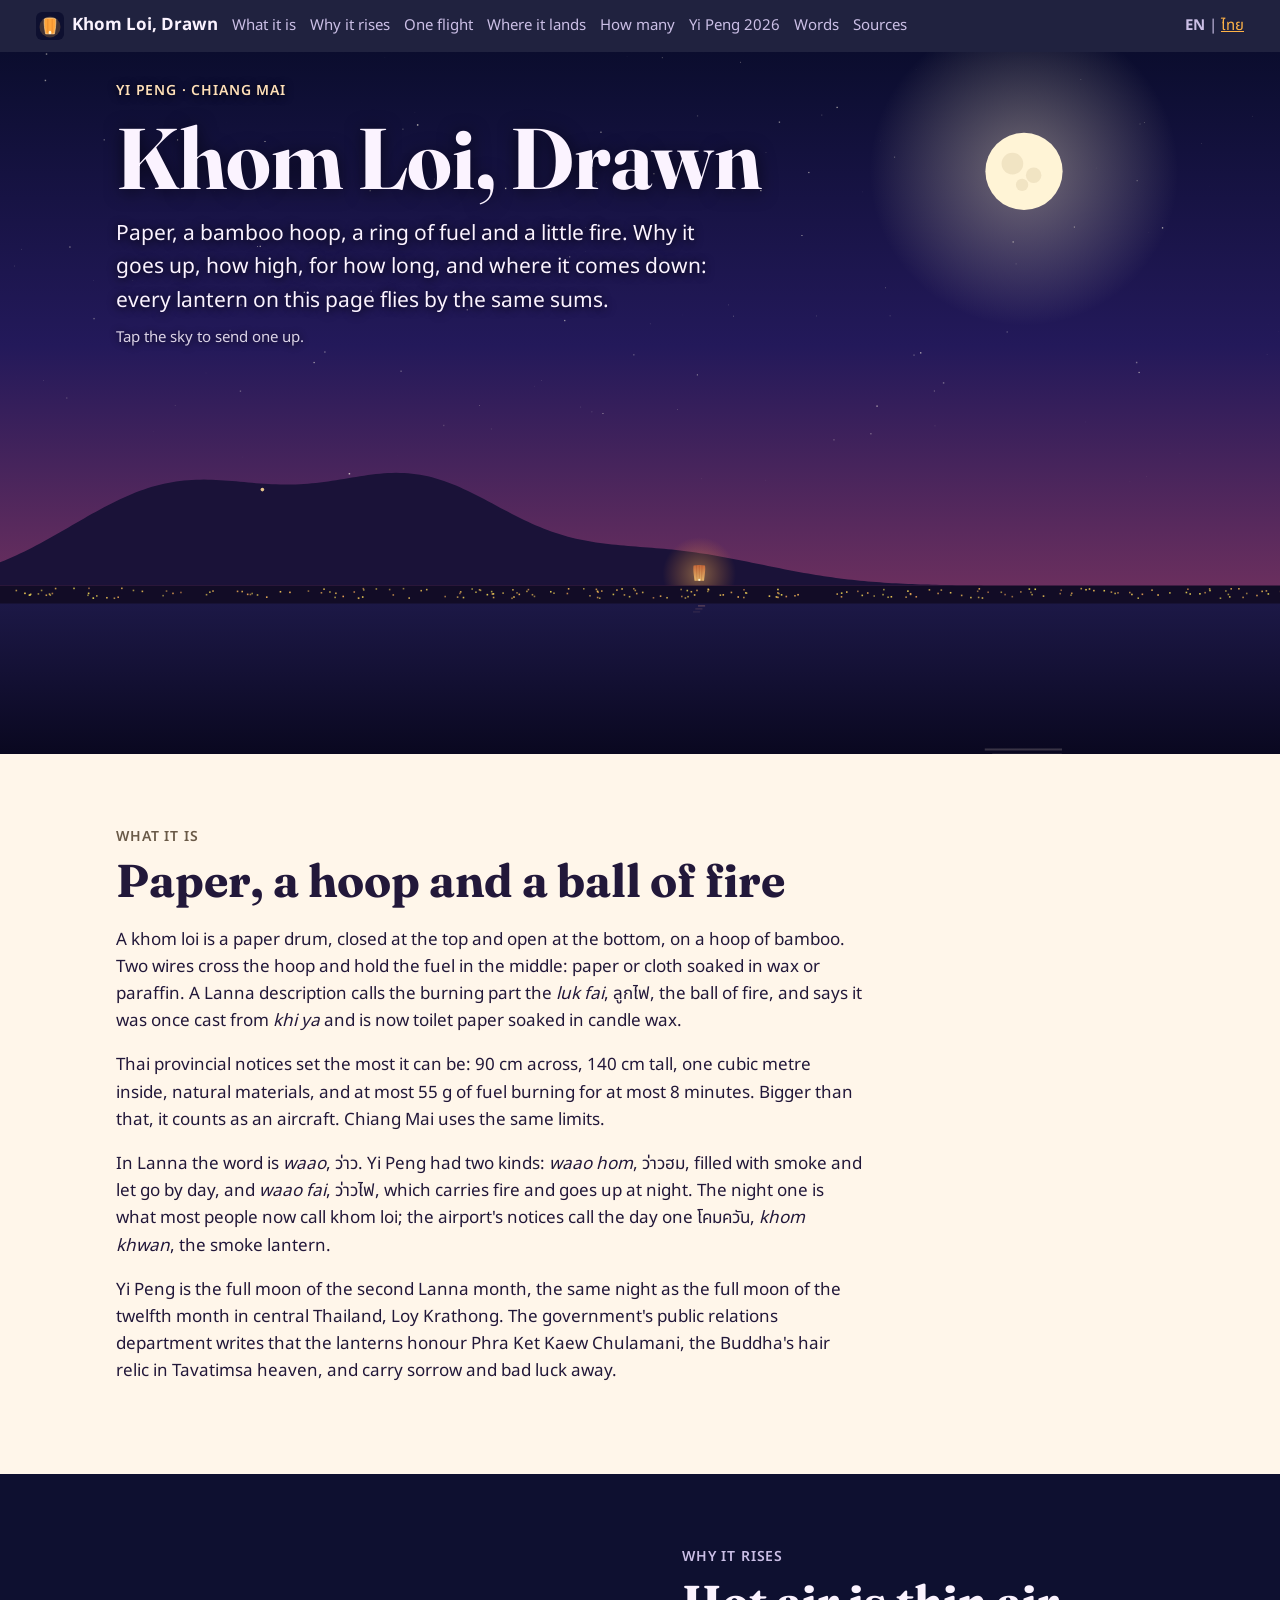
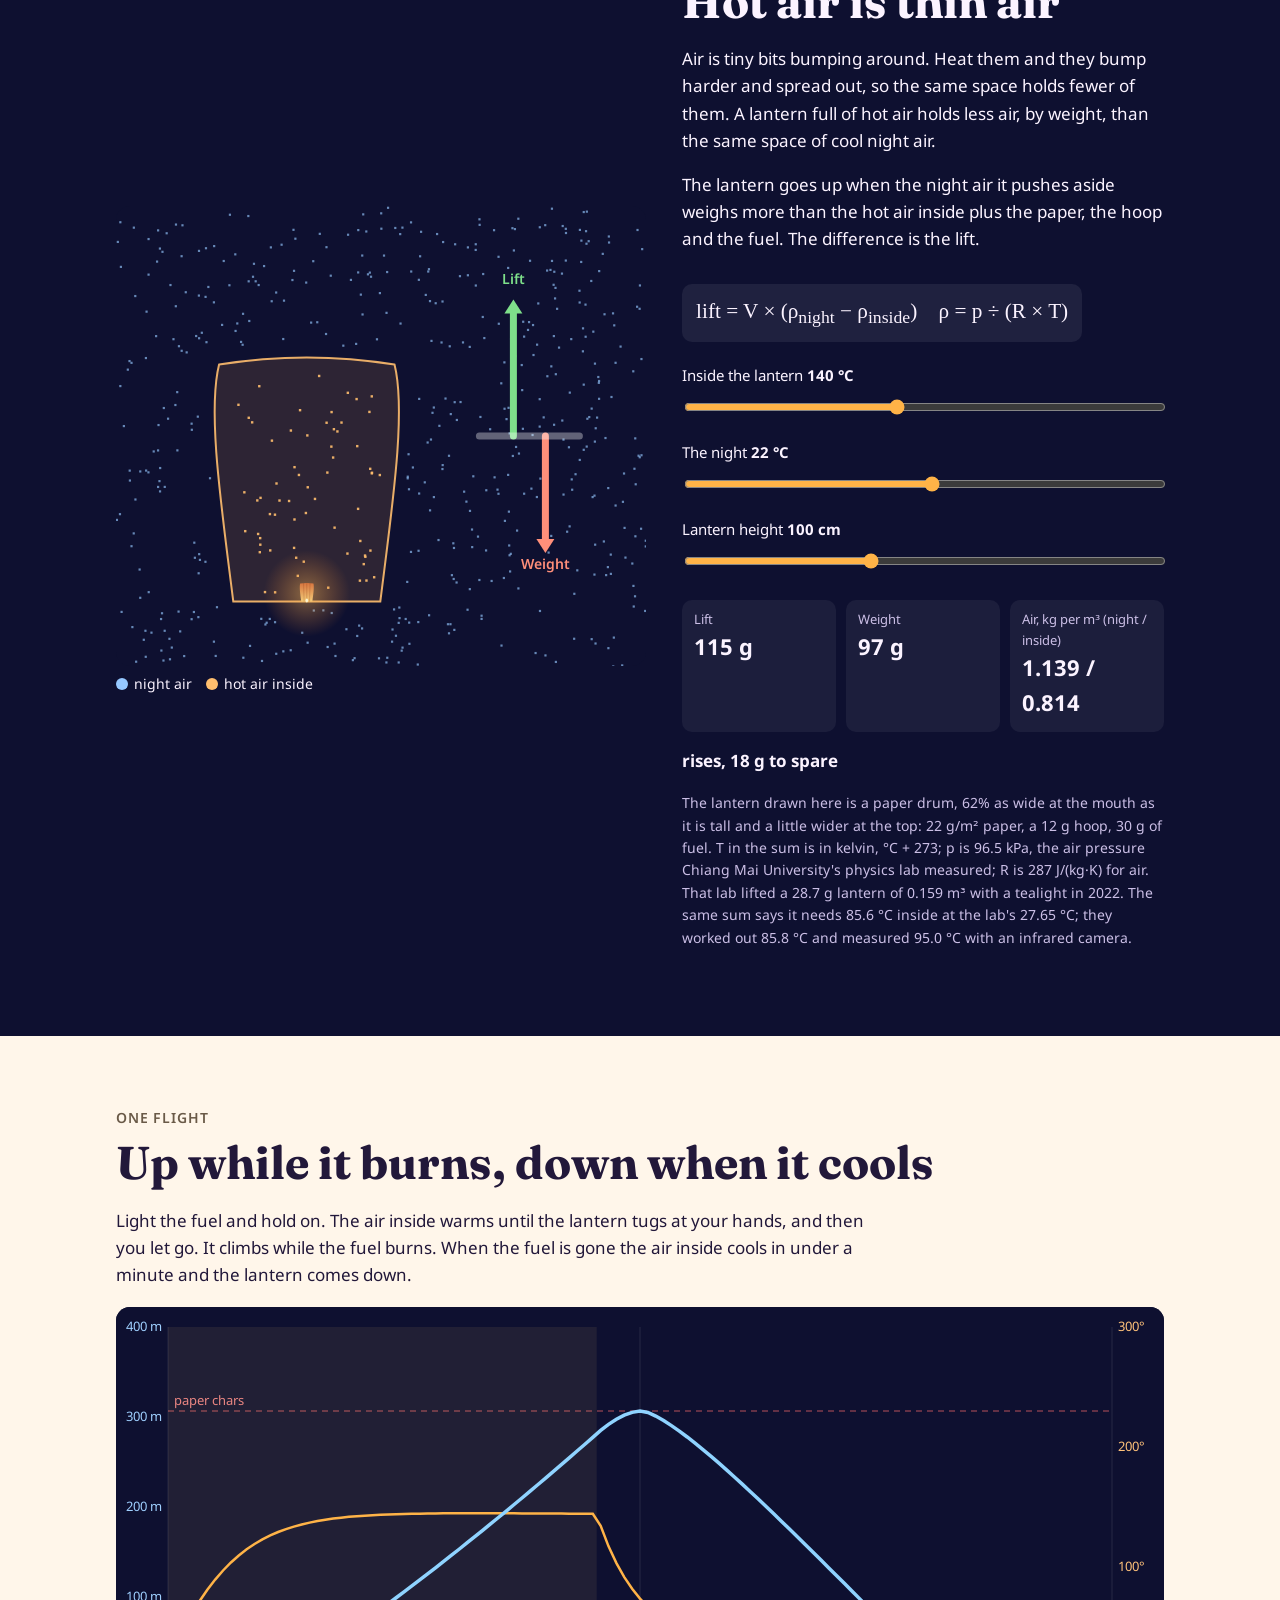
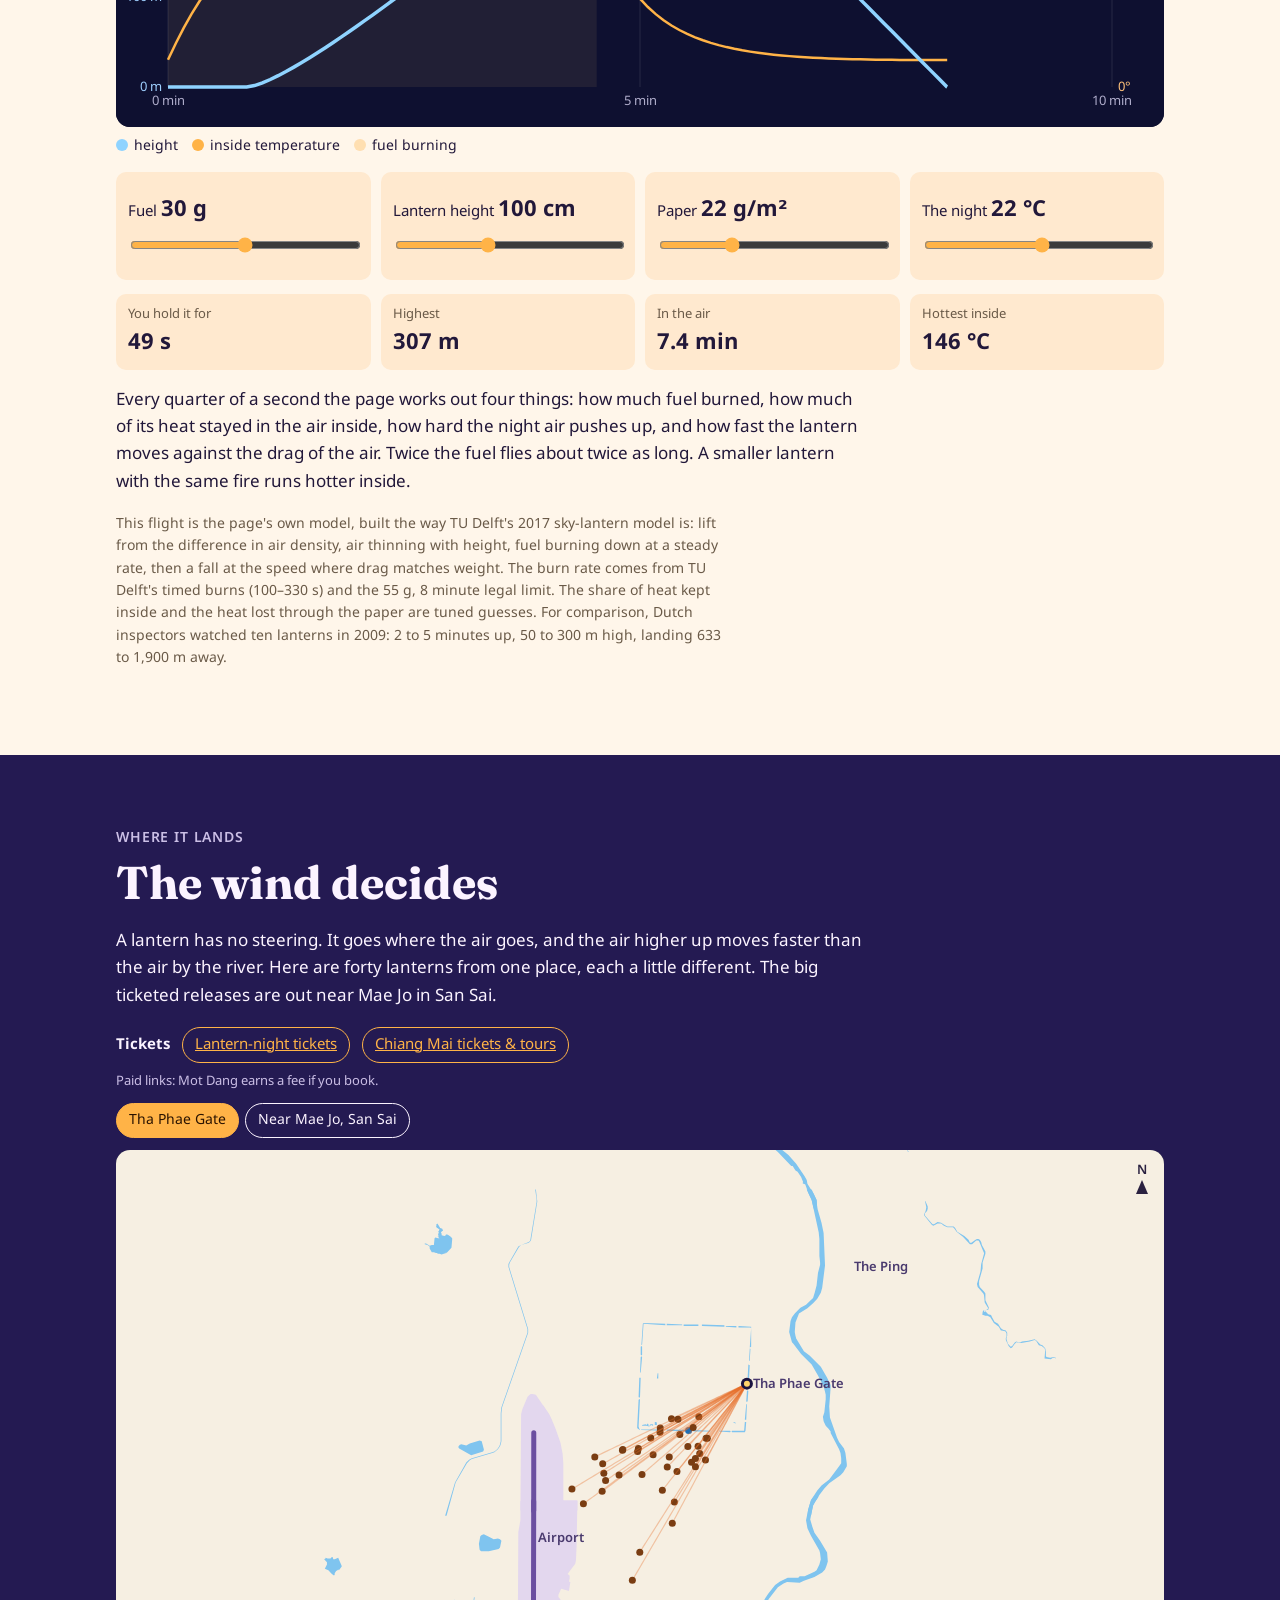
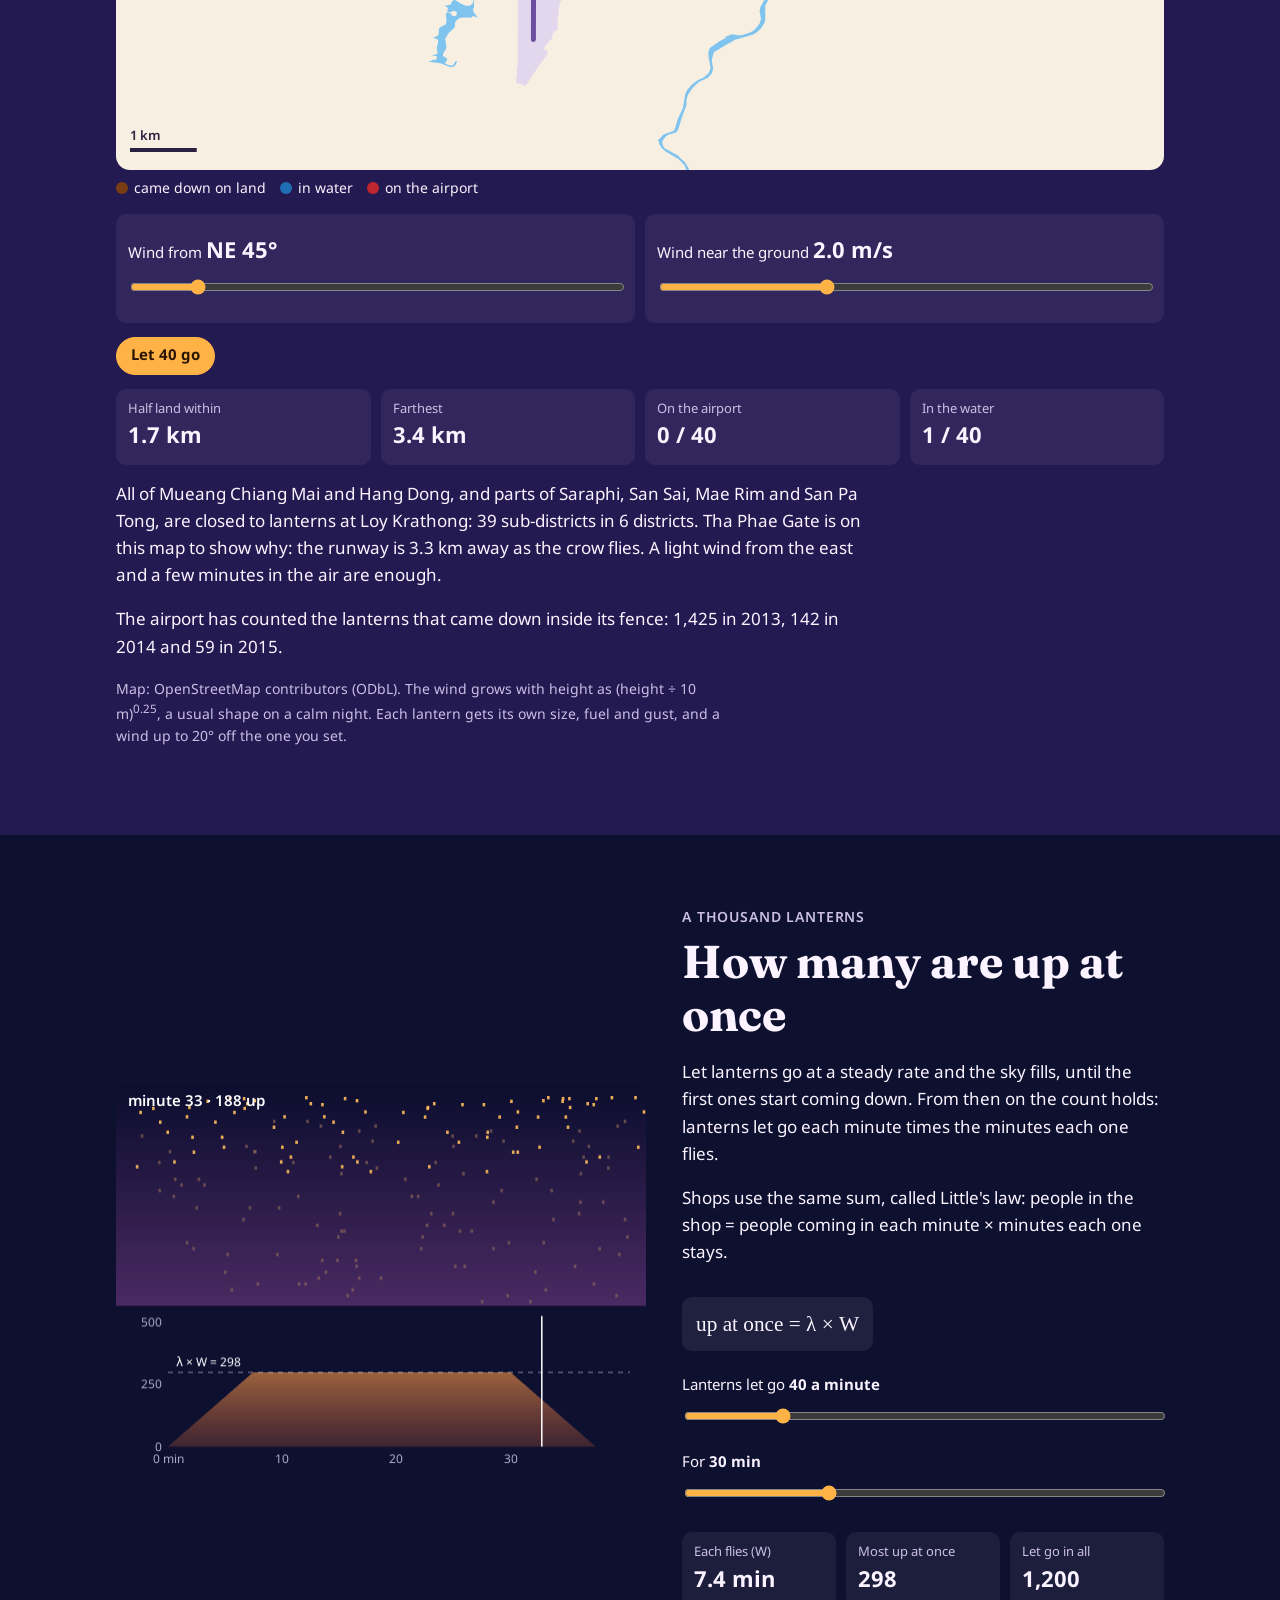
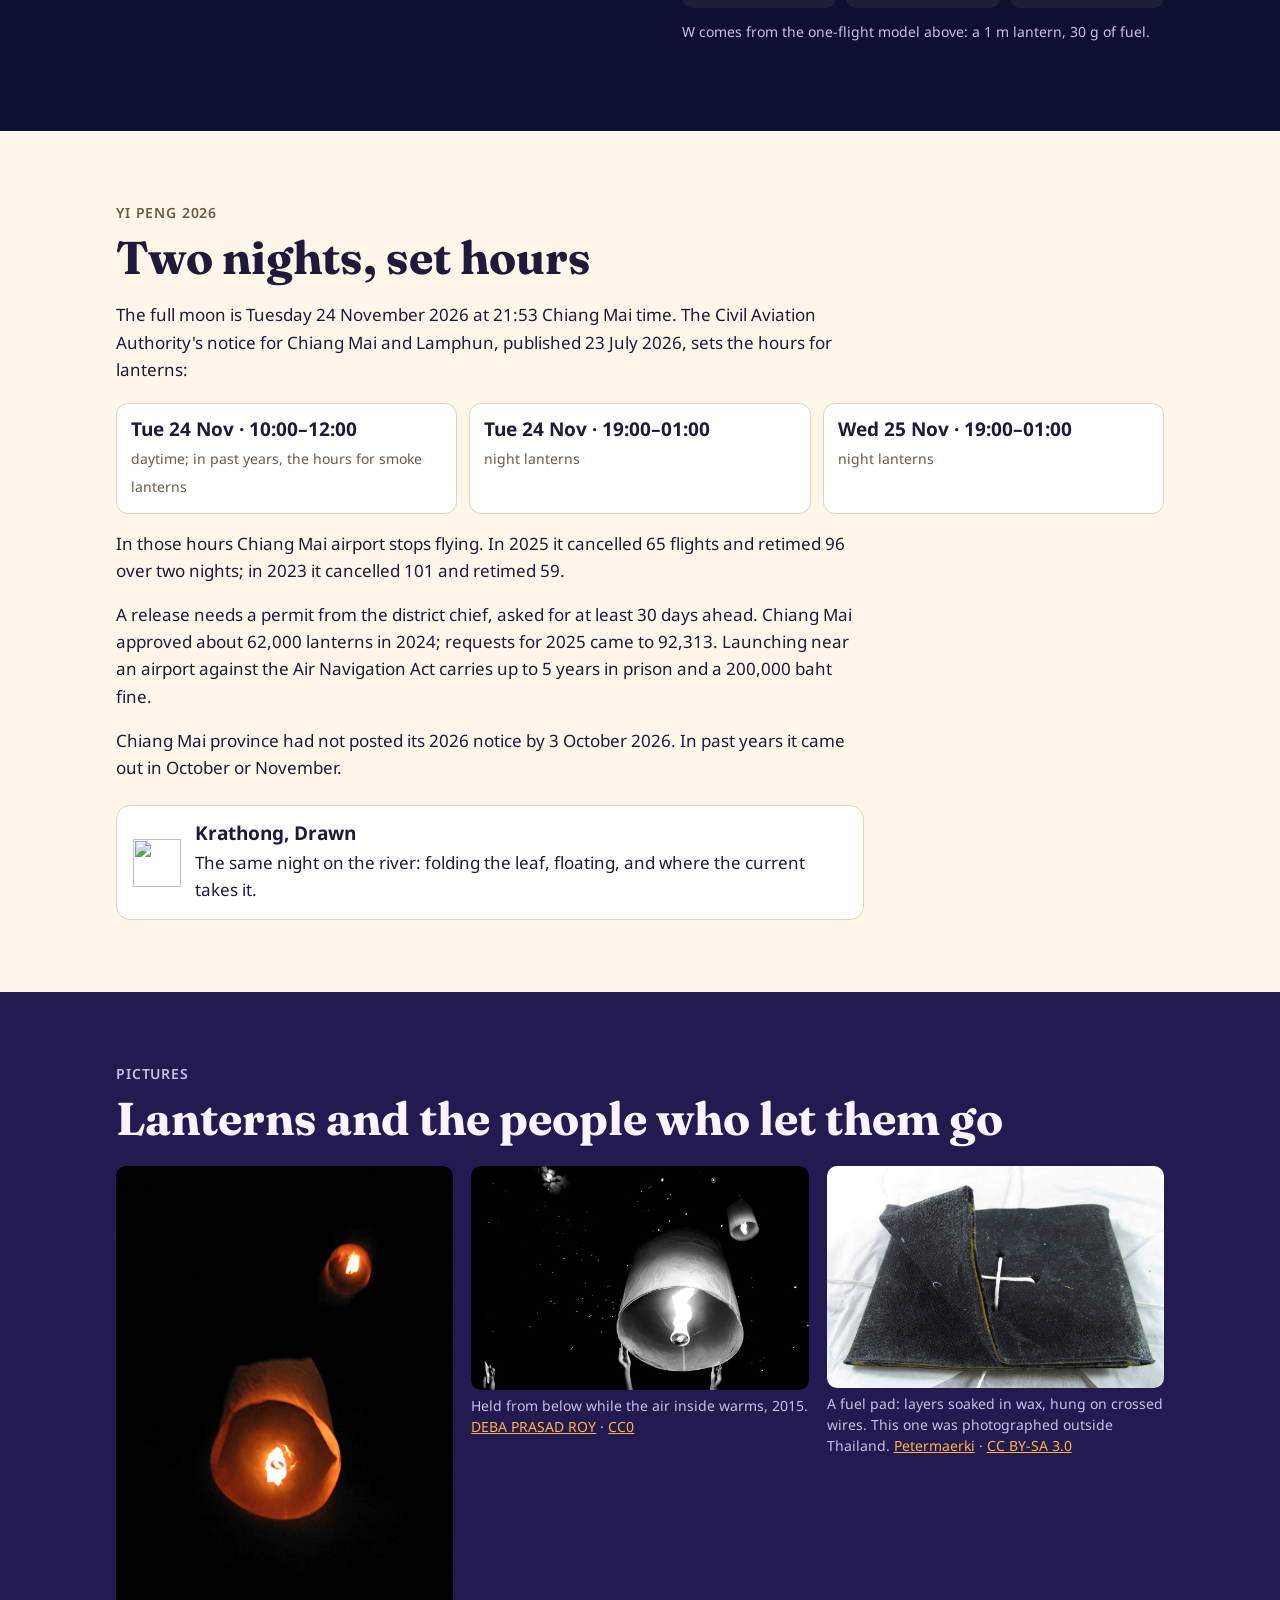
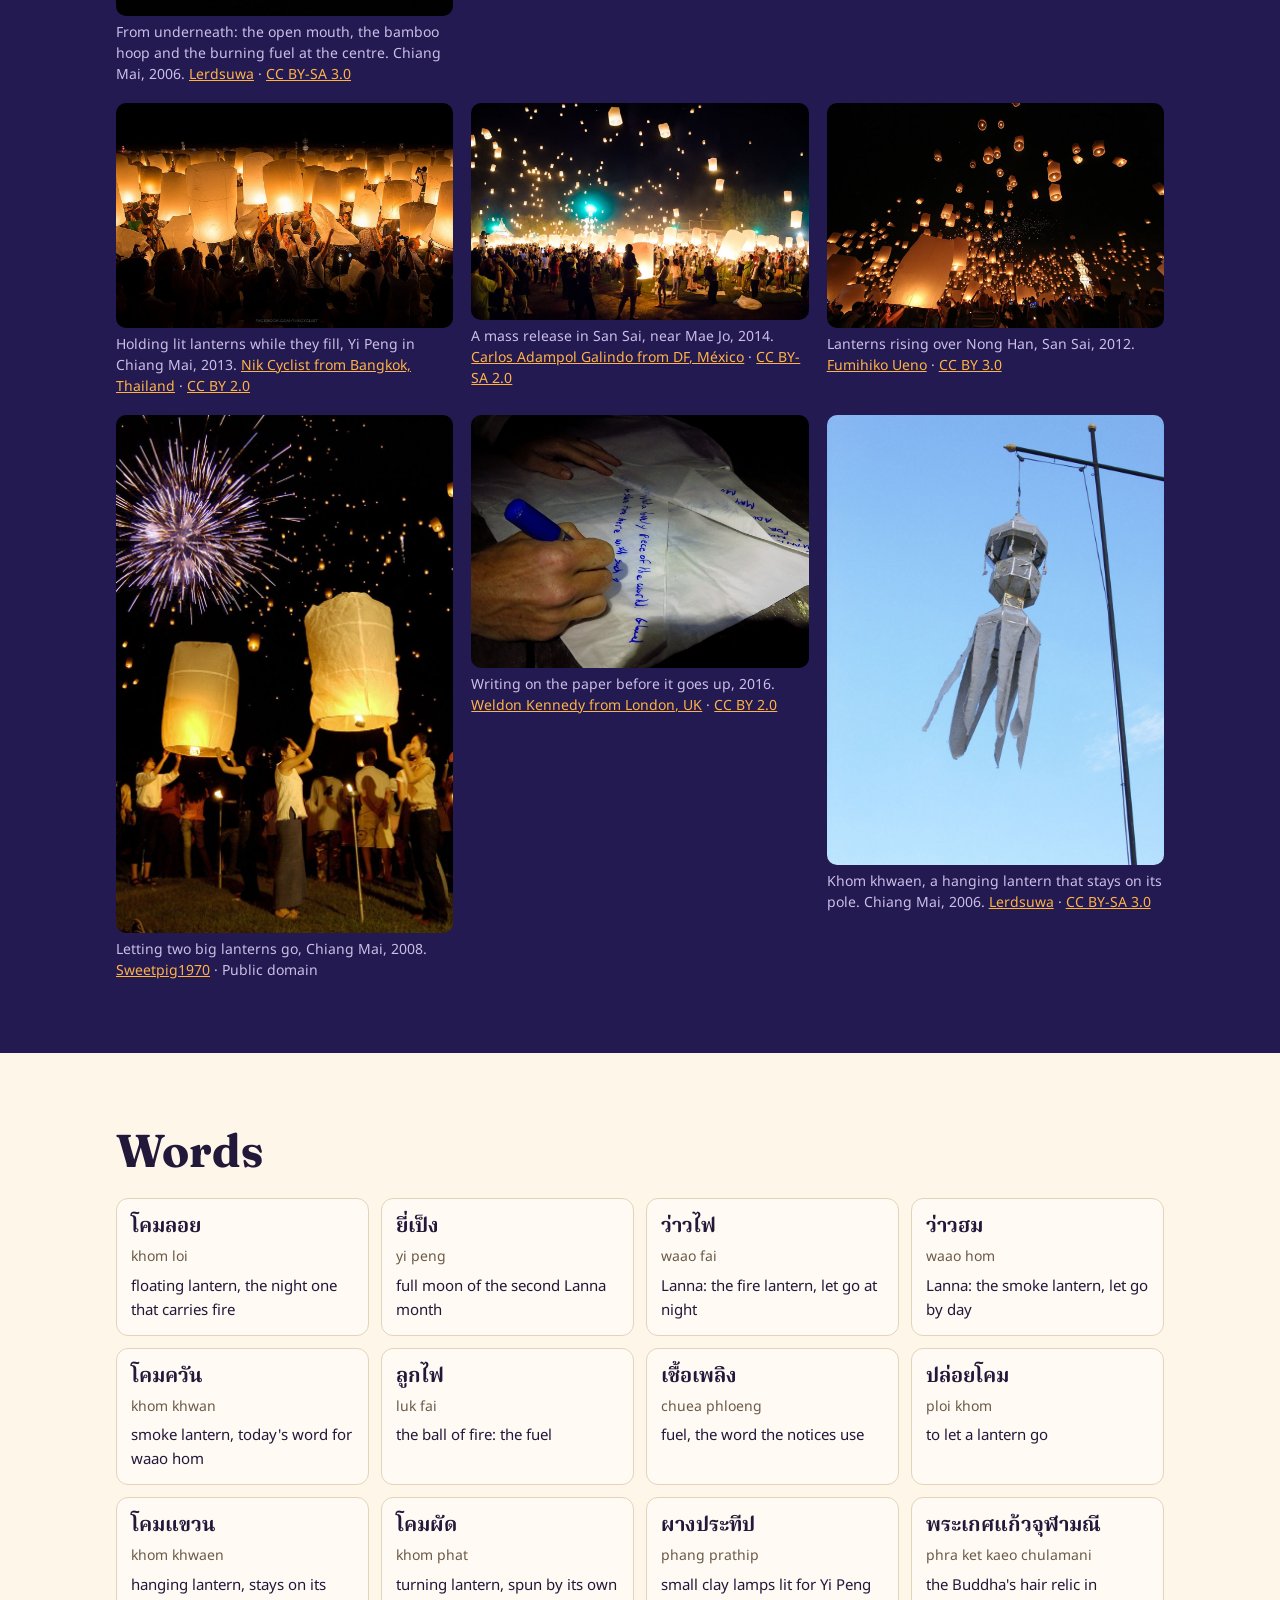
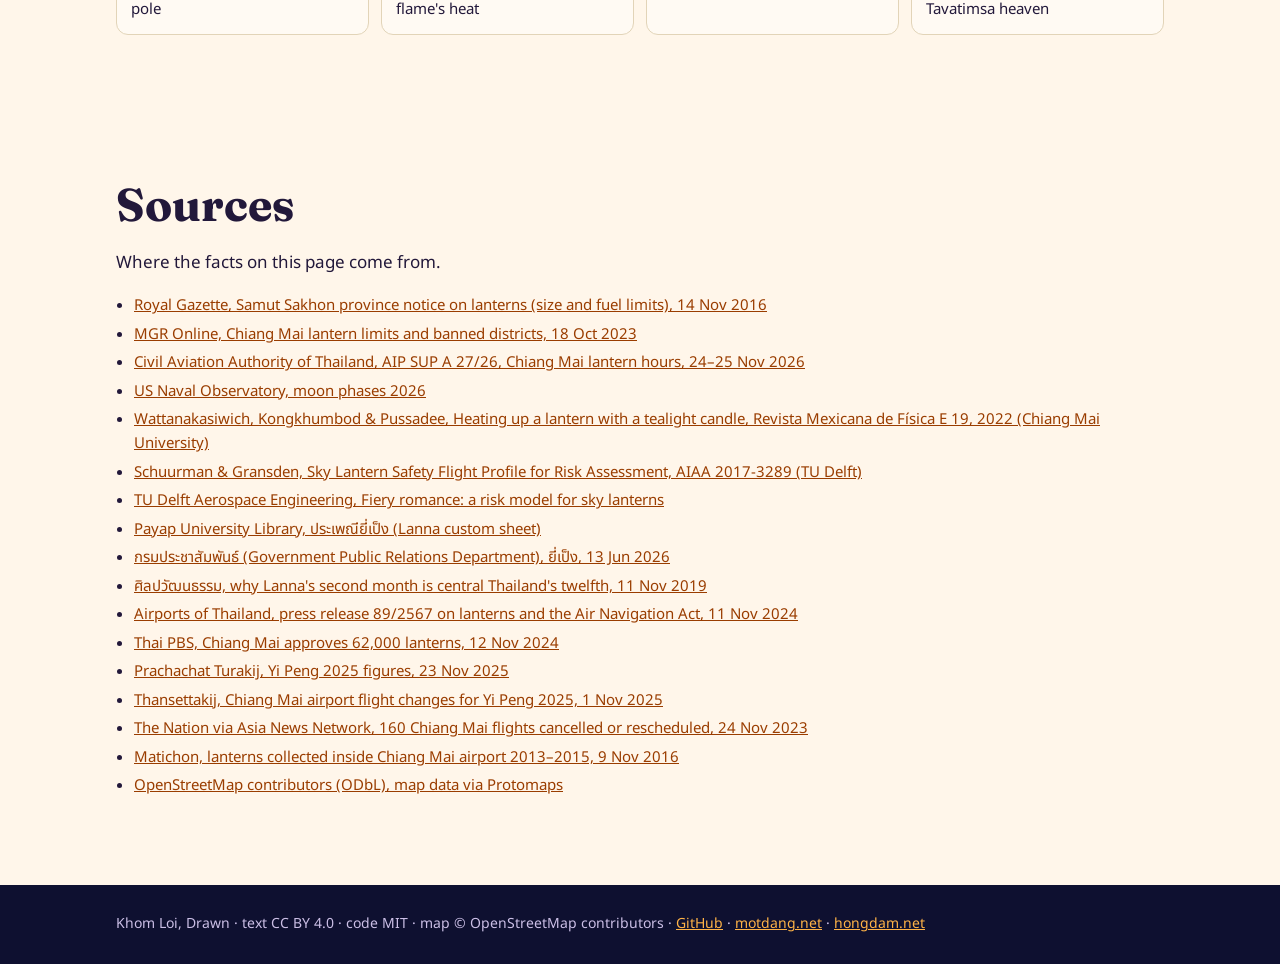
==== commit 119cc96f: "Tickets row by the ticketed releases, paid links labelled Co-Authored-By: Claude Opus 5.5 <noreply@a" ====
--- a/docs/index.html
+++ b/docs/index.html
@@ -142,6 +142,10 @@
 .sib:hover{border-color:var(--lamp)}
 .hero-t .hint{font-size:15px;opacity:.85;margin-top:.6em;text-shadow:0 1px 8px #000}
 html.card .hint{display:none}
+.tix{display:flex;flex-wrap:wrap;align-items:center;gap:8px 12px;margin:12px 0;font-size:15px}
+.tix a{border:1.5px solid currentColor;border-radius:999px;padding:5px 12px;min-height:34px;display:inline-flex;align-items:center}
+.tix small{flex:1 1 100%;font-size:13px;color:var(--mute)}
+.rock .tix small,.dark .tix small{color:var(--dim)}
 </style>
 </head><body>
 <header class="top"><div class="in"><a class="brand" href="#top"><img src="icon.svg" width="28" height="28" alt=""><span>Khom Loi, Drawn</span></a>
@@ -165,6 +169,7 @@
 <div class="readout"><div><span>You hold it for</span><b id="fhold">–</b></div><div><span>Highest</span><b id="ftop">–</b></div><div><span>In the air</span><b id="faloft">–</b></div><div><span>Hottest inside</span><b id="fhot">–</b></div></div>
 <p>Every quarter of a second the page works out four things: how much fuel burned, how much of its heat stayed in the air inside, how hard the night air pushes up, and how fast the lantern moves against the drag of the air. Twice the fuel flies about twice as long. A smaller lantern with the same fire runs hotter inside.</p><p class="note">This flight is the page's own model, built the way TU Delft's 2017 sky-lantern model is: lift from the difference in air density, air thinning with height, fuel burning down at a steady rate, then a fall at the speed where drag matches weight. The burn rate comes from TU Delft's timed burns (100–330 s) and the 55 g, 8 minute legal limit. The share of heat kept inside and the heat lost through the paper are tuned guesses. For comparison, Dutch inspectors watched ten lanterns in 2009: 2 to 5 minutes up, 50 to 300 m high, landing 633 to 1,900 m away.</p></div></section>
 <section id="drift" class="sec rock"><div class="in"><p class="kick">Where it lands</p><h2>The wind decides</h2><p>A lantern has no steering. It goes where the air goes, and the air higher up moves faster than the air by the river. Here are forty lanterns from one place, each a little different. The big ticketed releases are out near Mae Jo in San Sai.</p>
+<div class="tix"><b>Tickets</b><a href="https://klook.tpx.li/cTRLZEBu" rel="sponsored nofollow noopener" target="_blank">Lantern-night tickets</a><a href="https://klook.tpx.li/X5AN2CuW" rel="sponsored nofollow noopener" target="_blank">Chiang Mai tickets &amp; tours</a><small>Paid links: Mot Dang earns a fee if you book.</small></div>
 <div class="seg" role="group" aria-label="Let go from"><button class="pill" type="button" data-site="0" aria-pressed="true">Tha Phae Gate</button><button class="pill" type="button" data-site="1" aria-pressed="false">Near Mae Jo, San Sai</button></div>
 <canvas id="driftcv" class="cv" data-map="map.json" role="img" aria-label="The wind decides"></canvas>
 <p class="legend"><span><i style="background:#7a3d12"></i>came down on land</span><span><i style="background:#1f6fb5"></i>in water</span><span><i style="background:#c0262d"></i>on the airport</span></p>
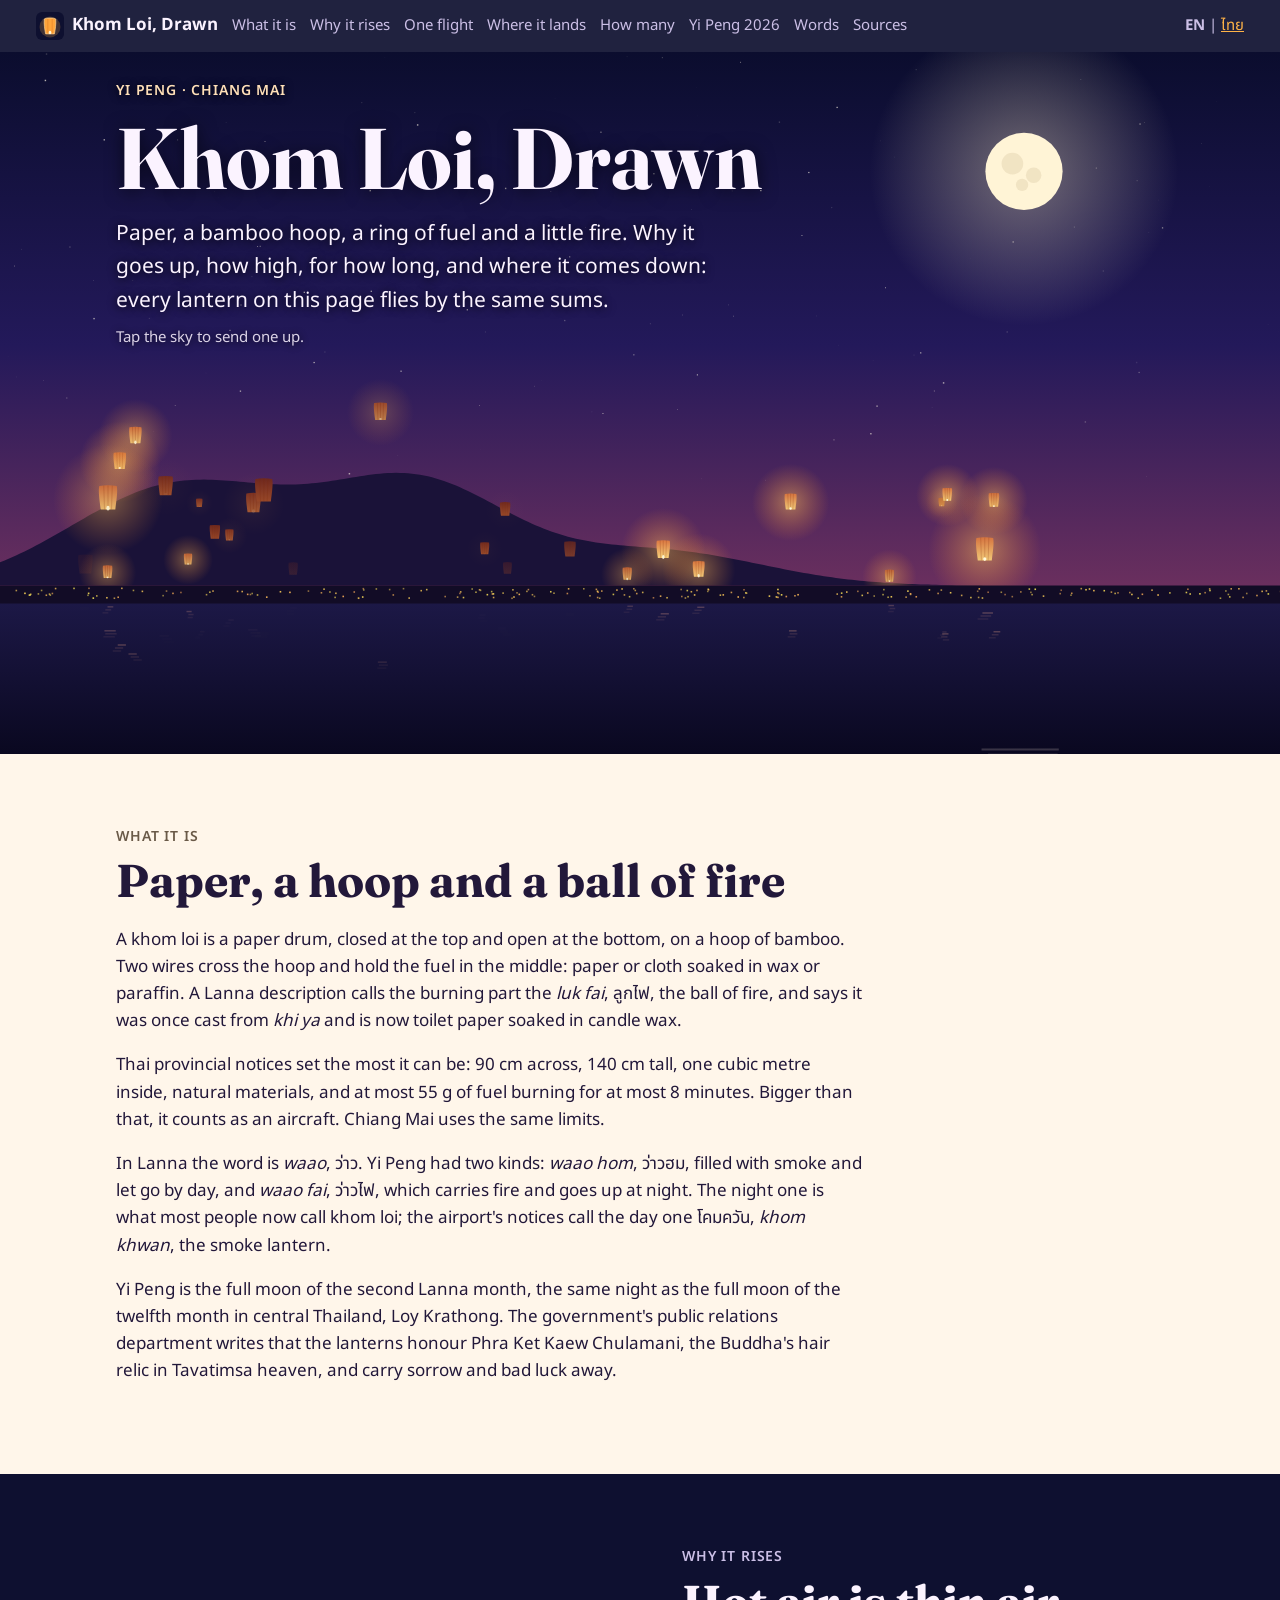
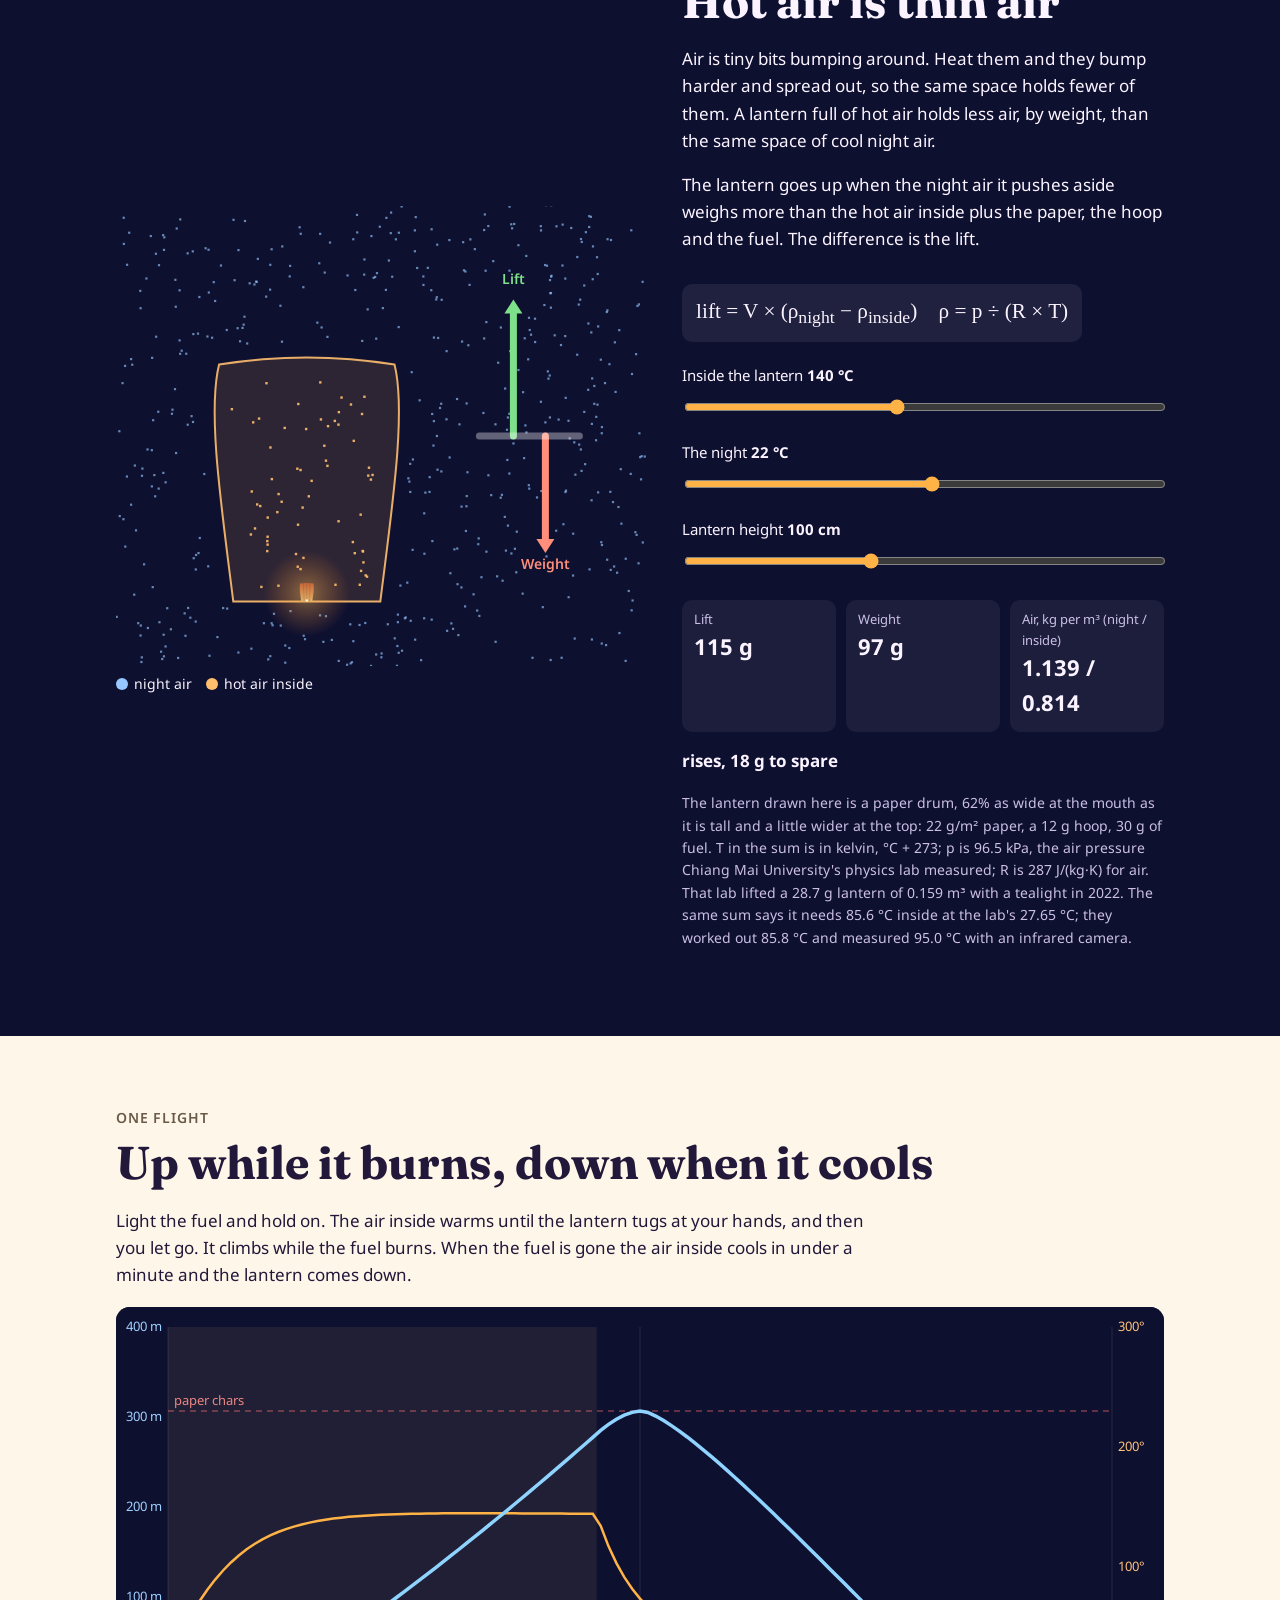
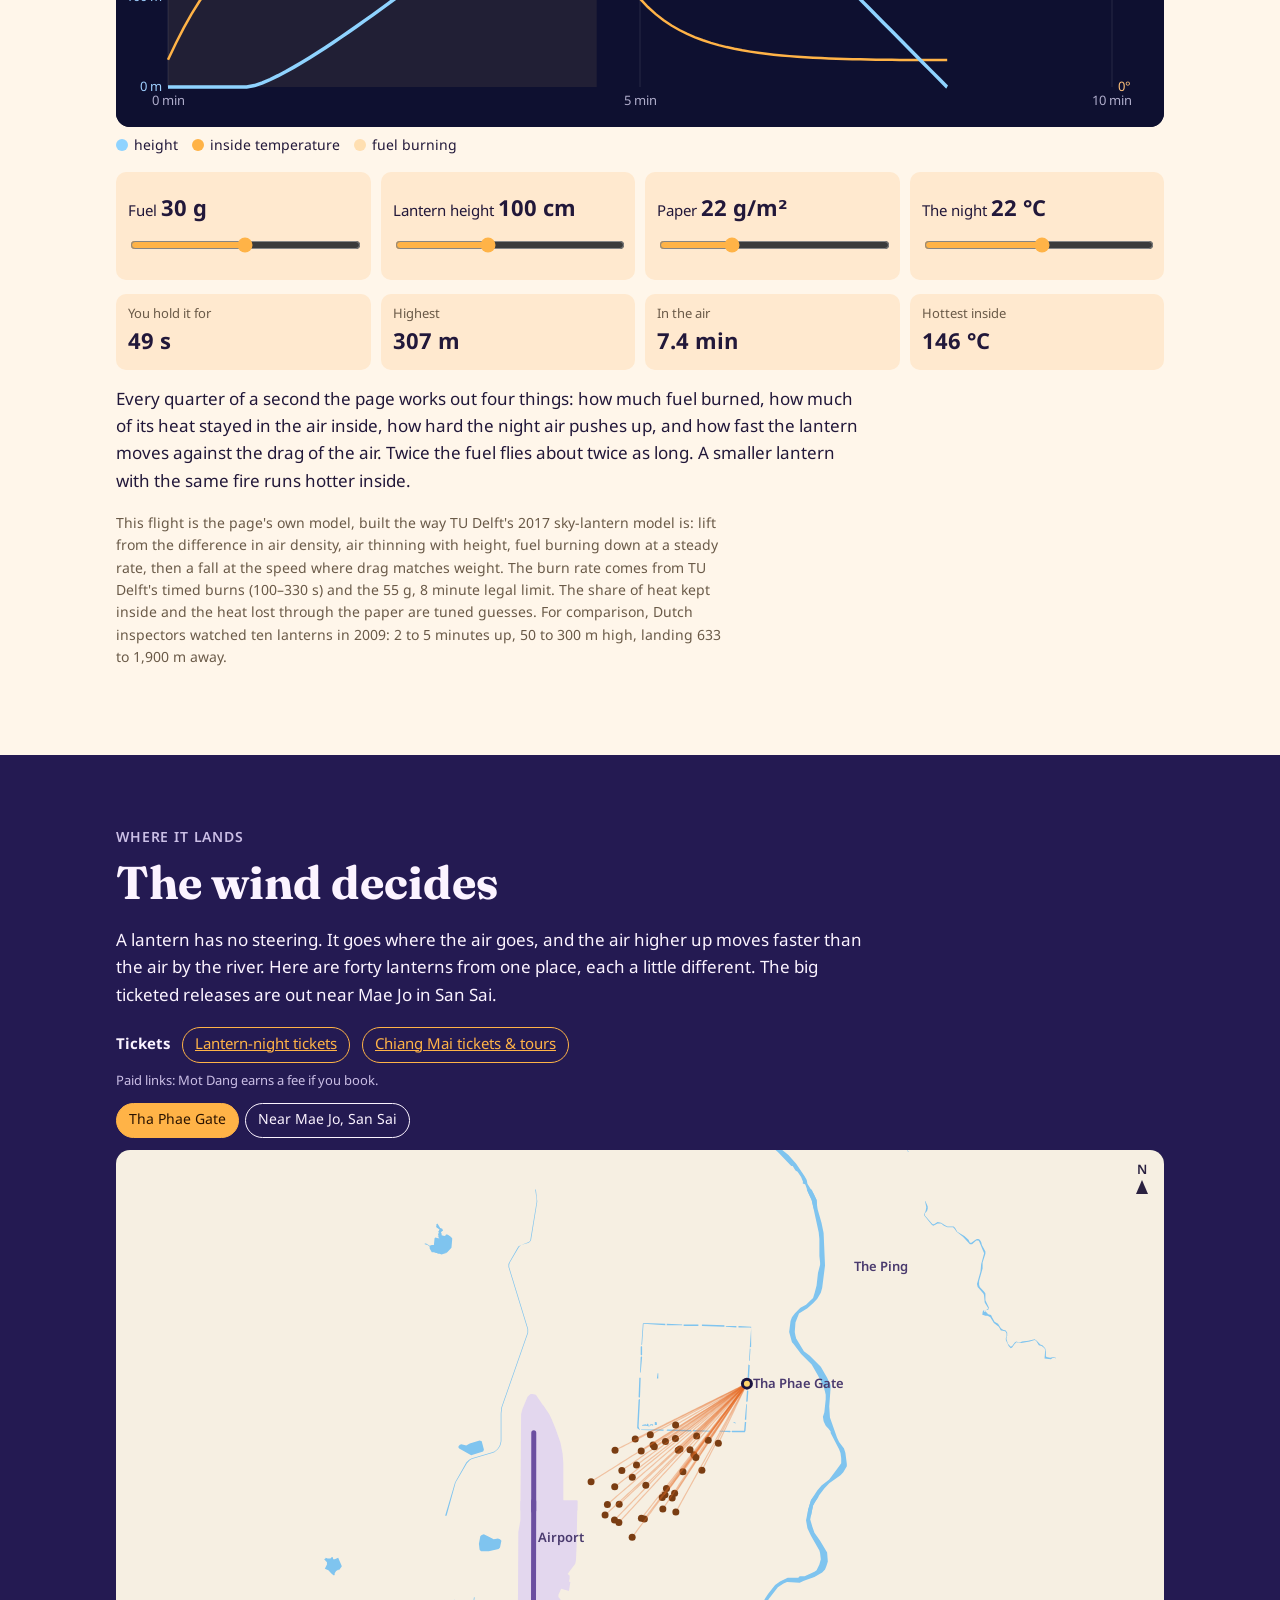
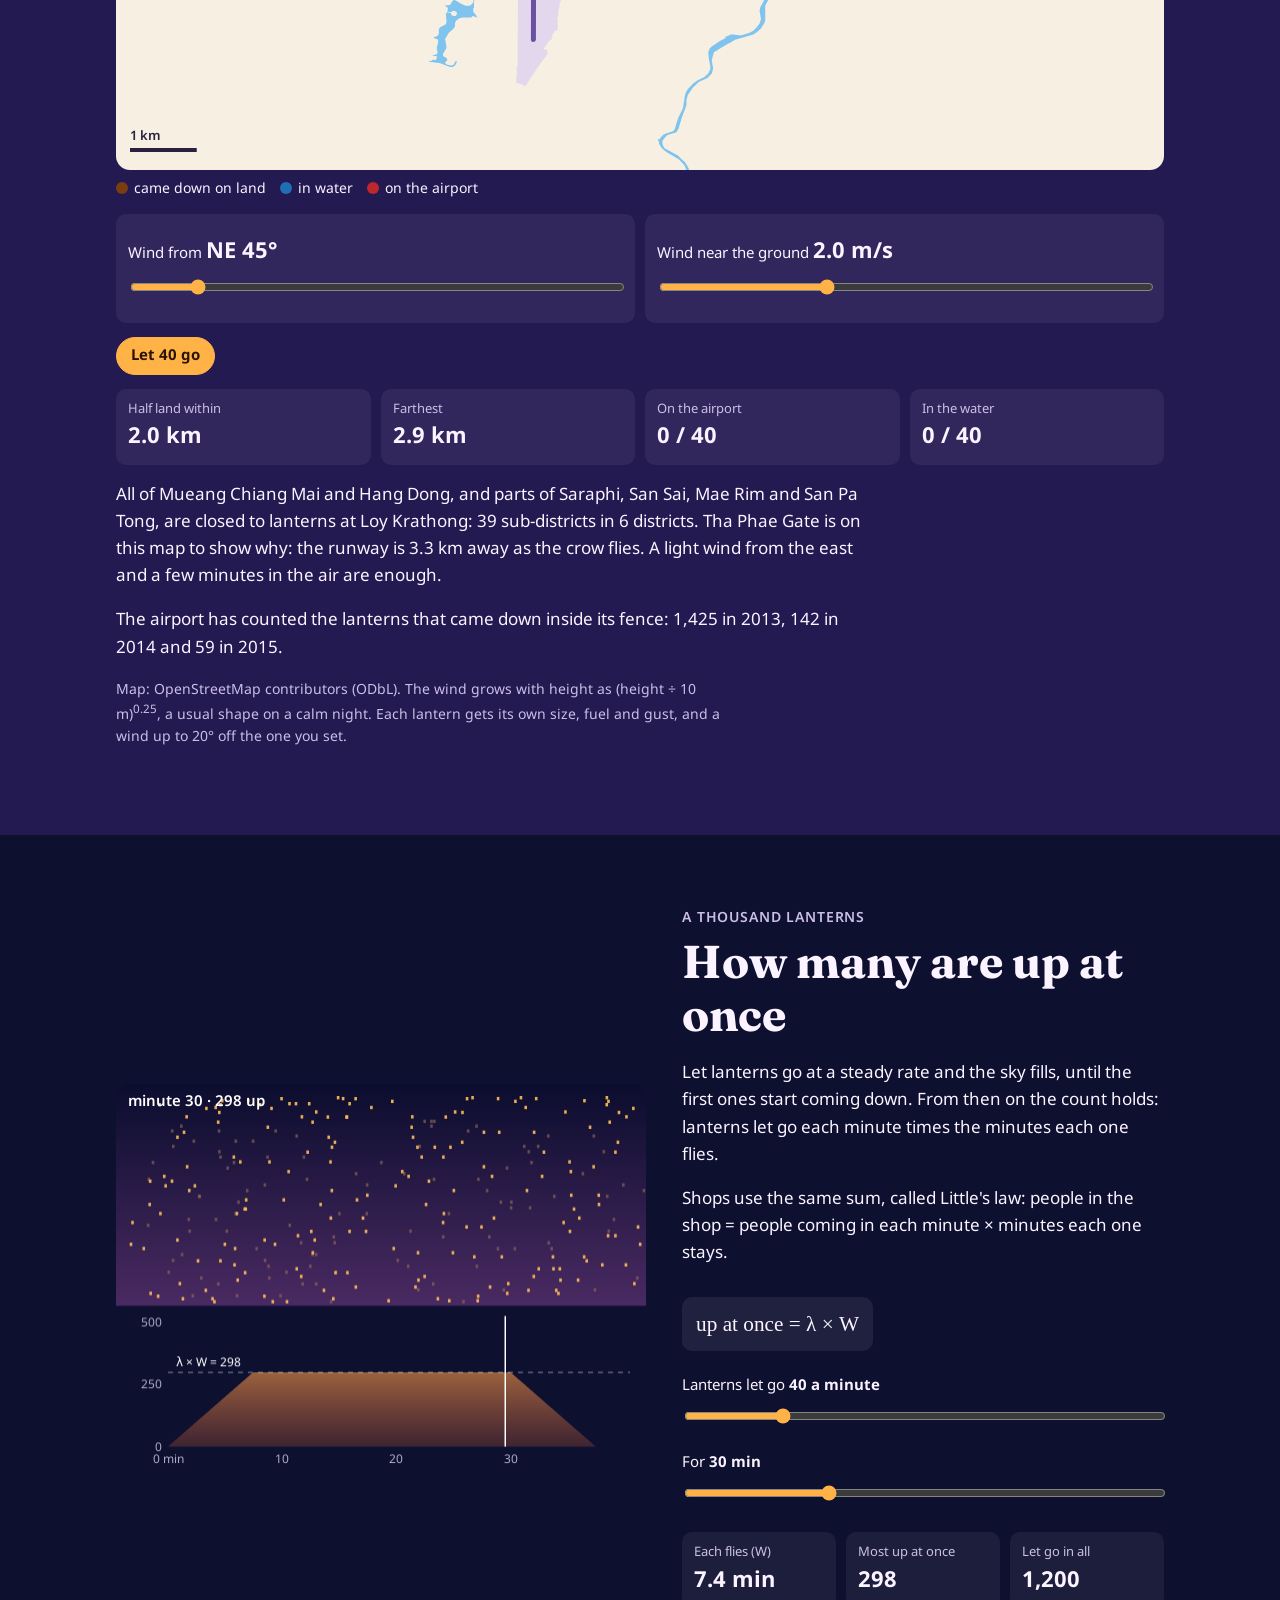
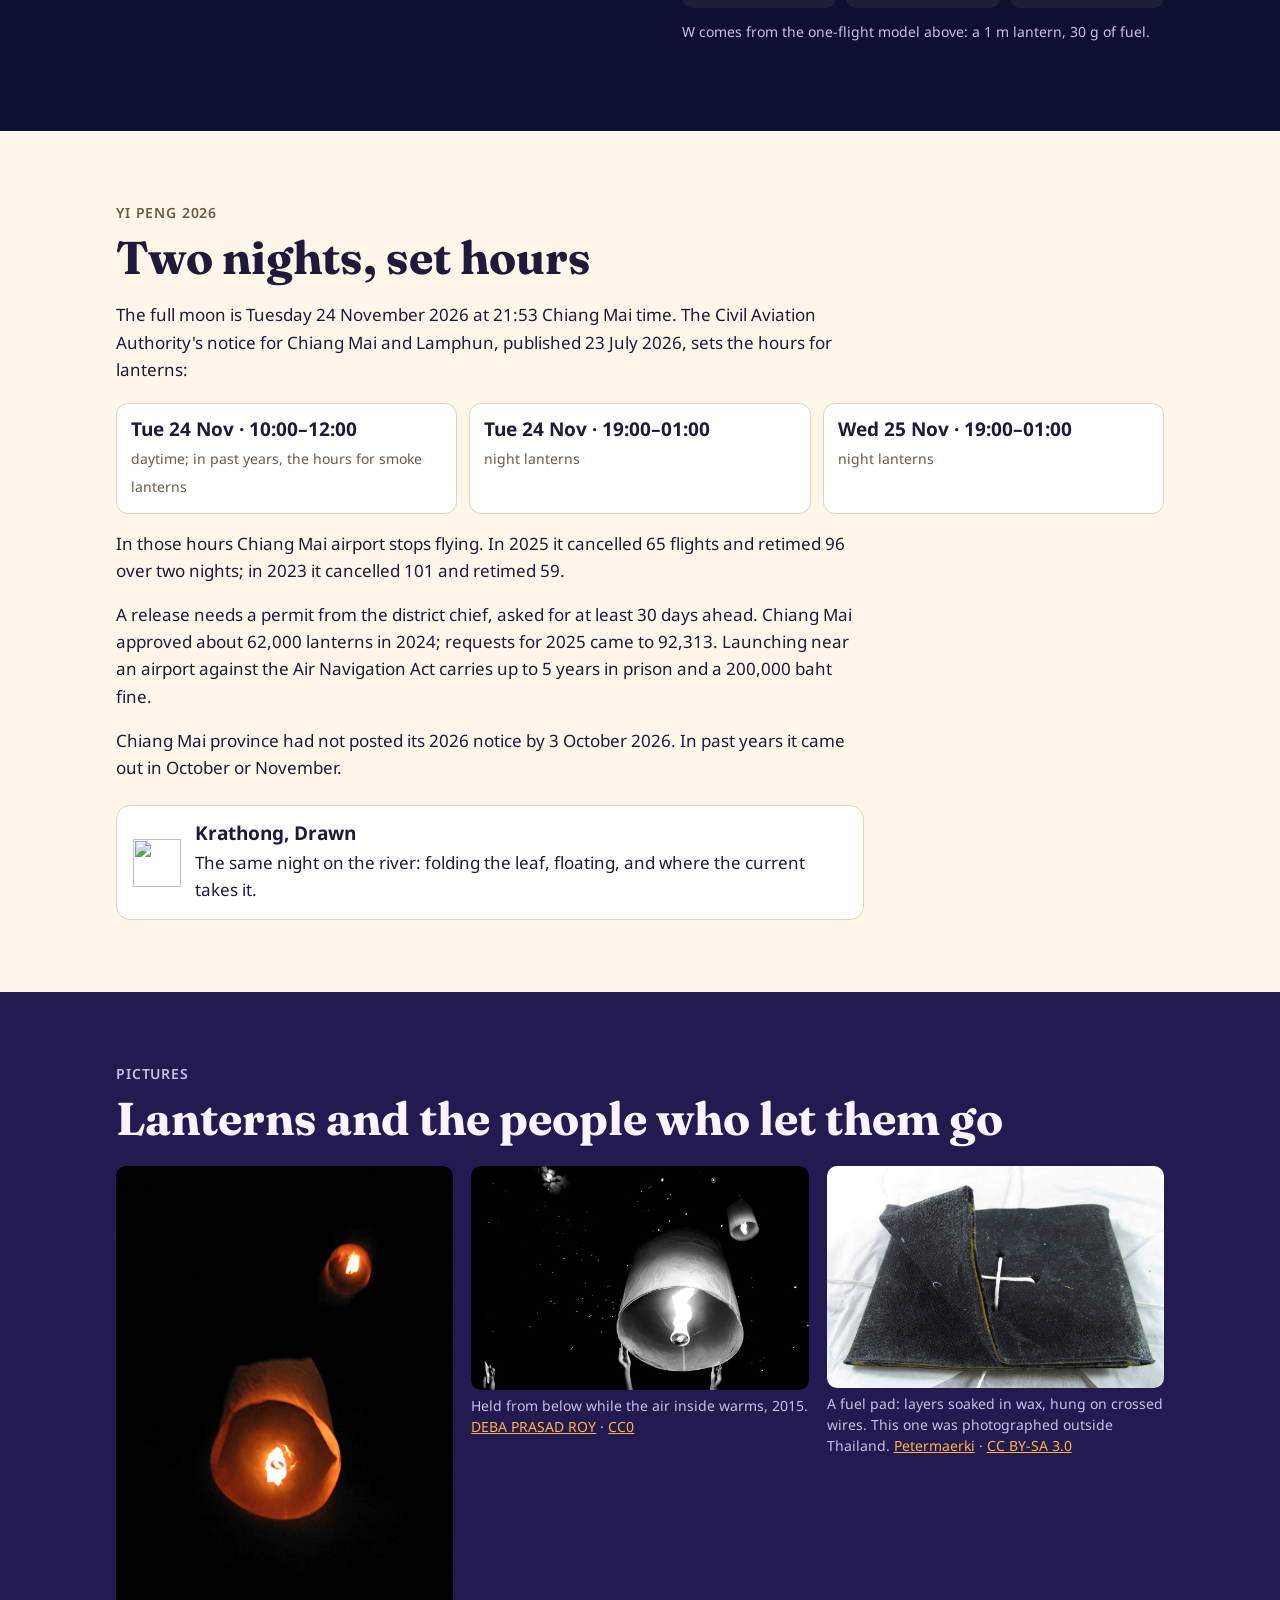
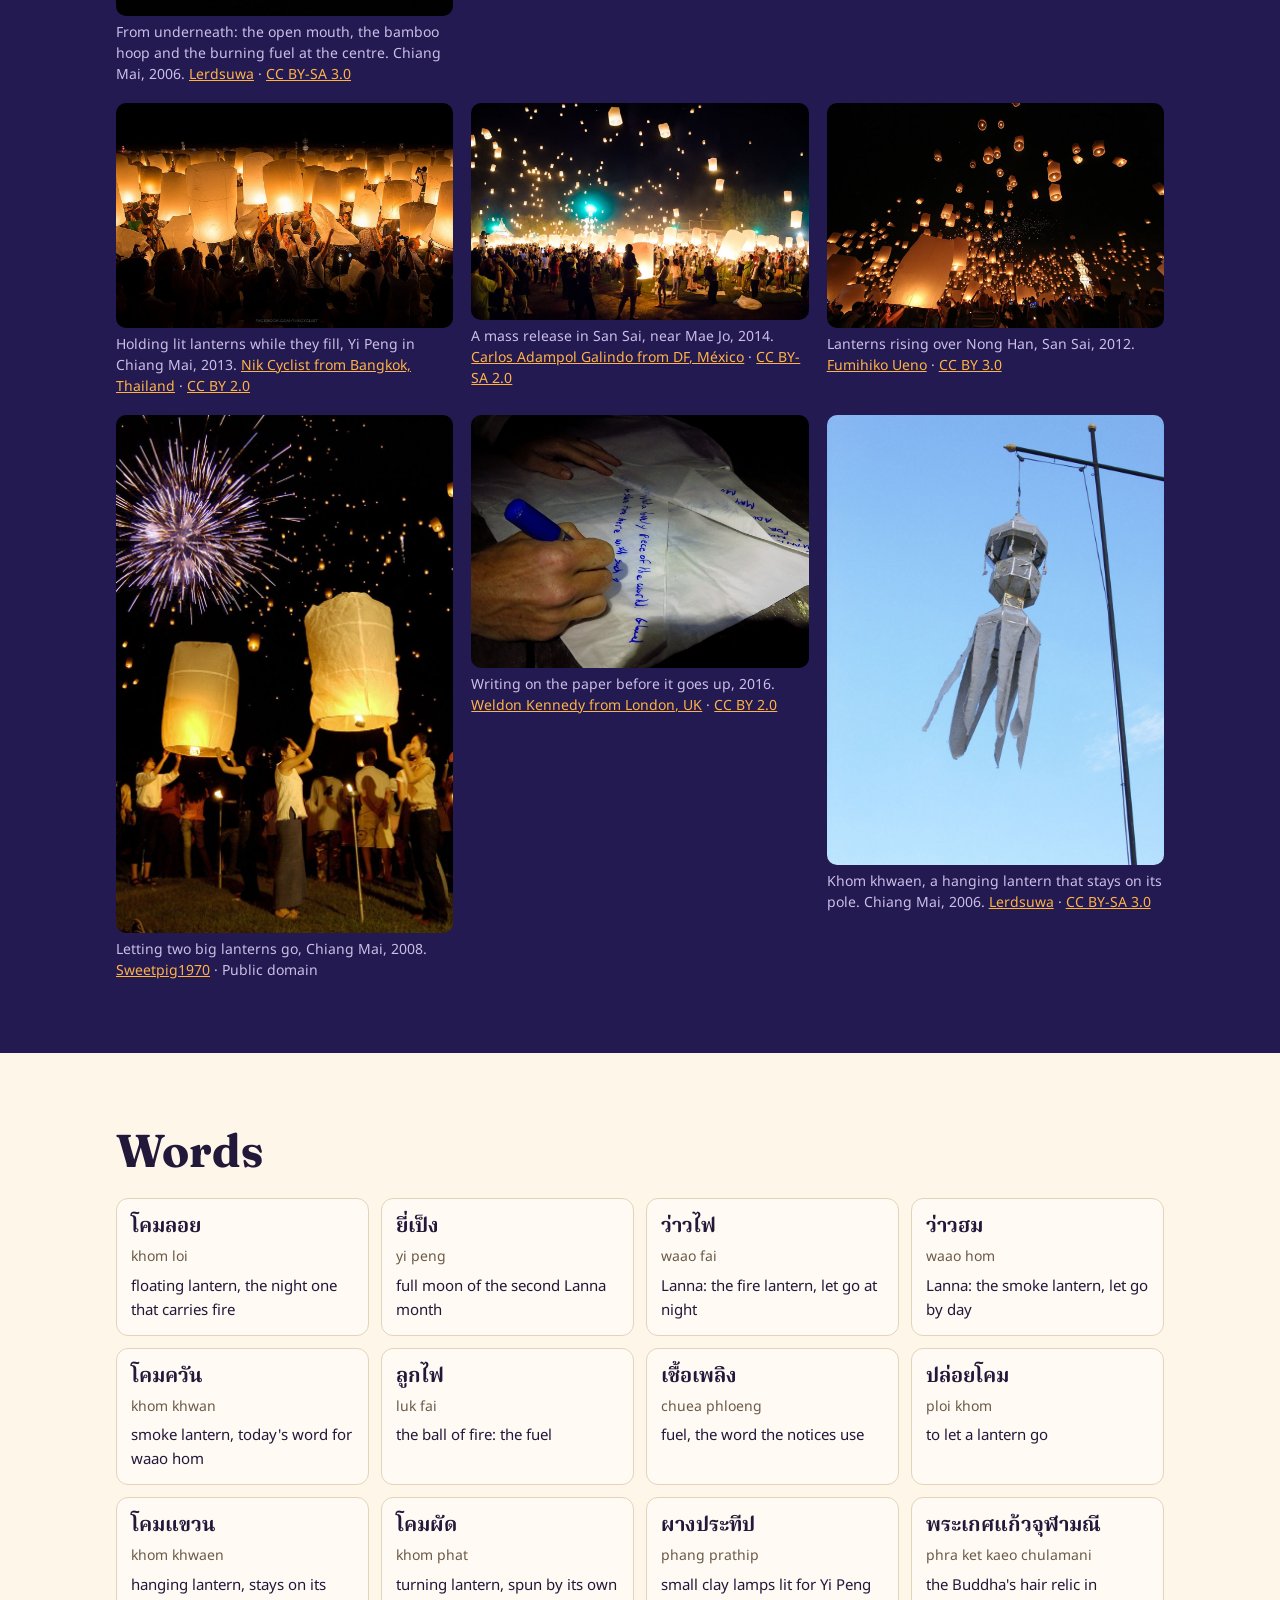
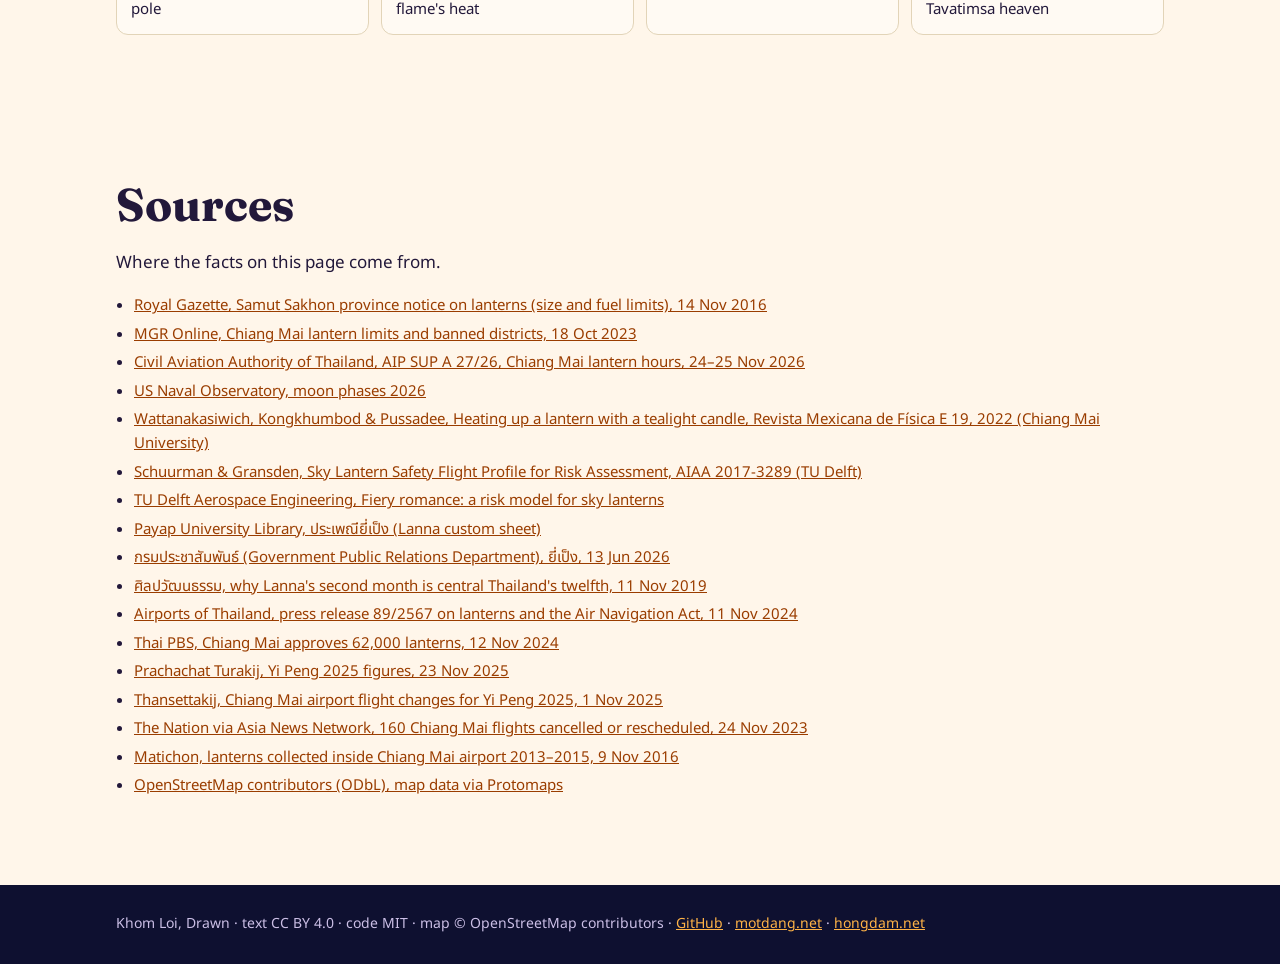
==== commit dbb989e2: "Share cards of its own for the GitHub copy, English and Thai Co-Authored-By: Claude Sonnet 5.5 <nore" ====
--- a/docs/index.html
+++ b/docs/index.html
@@ -8,12 +8,9 @@
 <link rel="canonical" href="https://motdang.net/sites/khom-loi/">
 <link rel="alternate" hreflang="en" href="https://motdang.net/sites/khom-loi/"><link rel="alternate" hreflang="th" href="https://motdang.net/sites/khom-loi/th/"><link rel="alternate" hreflang="x-default" href="https://motdang.net/sites/khom-loi/">
 <meta property="og:type" content="website"><meta property="og:site_name" content="Khom Loi, Drawn · โคมลอย วาดด้วยคณิต">
-<meta property="og:title" content="Khom Loi, Drawn"><meta property="og:description" content="Why a Yi Peng sky lantern rises, how high and how long it flies, and where the wind brings it down over Chiang Mai, drawn with the physics of hot air."><meta property="og:url" content="https://motdang.net/sites/khom-loi/">
-<meta property="og:image" content="https://motdang.net/sites/khom-loi/card.jpg"><meta property="og:image:secure_url" content="https://motdang.net/sites/khom-loi/card.jpg"><meta property="og:image:type" content="image/jpeg">
-<meta property="og:image:width" content="1200"><meta property="og:image:height" content="630">
-<meta property="og:image:alt" content="Paper lanterns rising over the Ping River under a full moon, drawn with math">
+<meta property="og:title" content="Khom Loi, Drawn"><meta property="og:description" content="Why a Yi Peng sky lantern rises, how high and how long it flies, and where the wind brings it down over Chiang Mai, drawn with the physics of hot air.">
+<meta property="og:image" content="https://nanobotco.github.io/khom-loi/og/index.jpg"><meta property="og:image:width" content="1200"><meta property="og:image:height" content="630"><meta property="og:image:type" content="image/jpeg"><meta property="og:image:alt" content="Card: Khom Loi, Drawn"><meta name="twitter:card" content="summary_large_image"><meta name="twitter:image" content="https://nanobotco.github.io/khom-loi/og/index.jpg"><meta name="twitter:image:alt" content="Card: Khom Loi, Drawn"><meta property="og:url" content="https://motdang.net/sites/khom-loi/">
 <meta property="og:locale" content="en_US"><meta property="og:locale:alternate" content="th_TH">
-<meta name="twitter:card" content="summary_large_image"><meta name="twitter:image" content="https://motdang.net/sites/khom-loi/card.jpg">
 <link rel="icon" href="icon.svg" type="image/svg+xml">
 <link rel="alternate" type="text/plain" href="https://motdang.net/sites/khom-loi/llms.txt" title="llms.txt">
 <link rel="preconnect" href="https://fonts.googleapis.com"><link rel="preconnect" href="https://fonts.gstatic.com" crossorigin>
